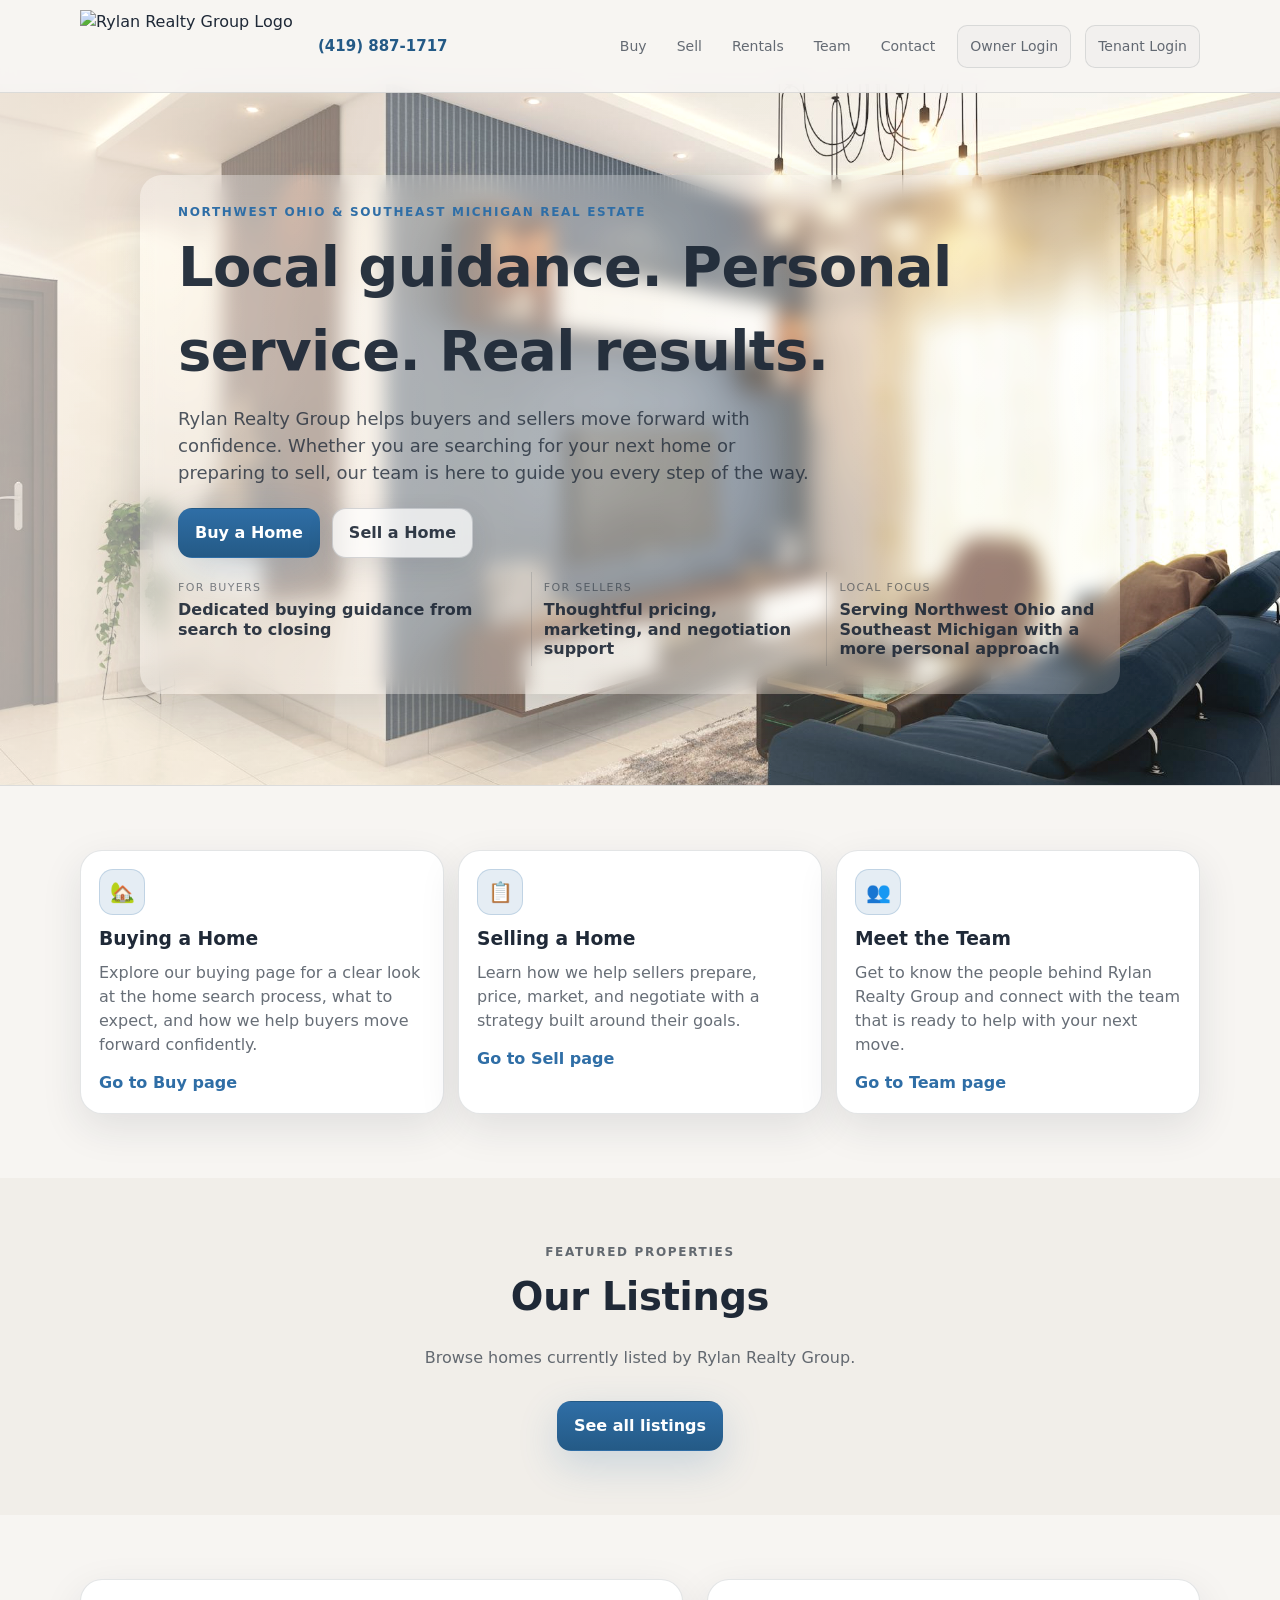
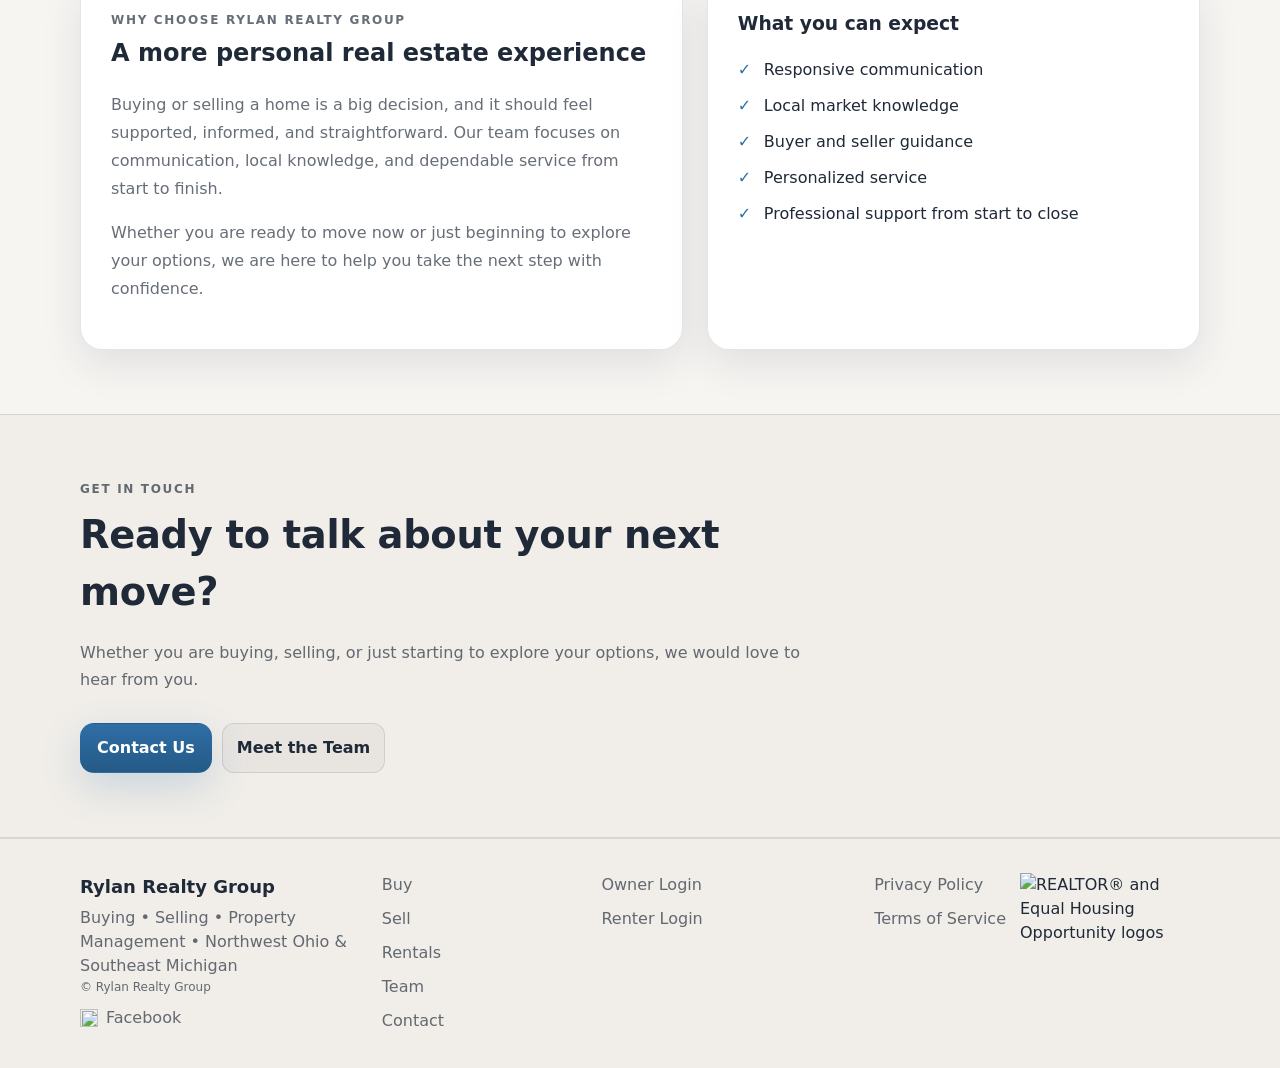
==== index.html @ 3c2ace7b "Update index.html" ====
<!DOCTYPE html>
<html lang="en">
<head>
  <meta charset="UTF-8" />
  <meta name="viewport" content="width=device-width, initial-scale=1" />
  <title>Rylan Realty Group</title>
  <meta
  name="description"
  content="Rylan Realty Group helps buyers and sellers across Northwest Ohio and Southeast Michigan with trusted local real estate service."
/>
  <link rel="stylesheet" href="css/styles.css" />
</head>
<body>
  <header class="site-header">
		<div class="container header-inner">
      <a class="brand" href="index.html">
        <img class="brand-logo" src="images/logos/RRG_Logo.png" alt="Rylan Realty Group Logo">
        <div class="header-phone">
          <a href="tel:14198871717">(419) 887-1717</a>
        </div>
      </a>

      <button class="nav-toggle" aria-label="Open menu" aria-expanded="false">
        <span></span>
        <span></span>
        <span></span>
      </button>

      <nav class="site-nav" aria-label="Primary navigation">
        <a href="buy.html" class="nav-link">Buy</a>
        <a href="sell.html" class="nav-link">Sell</a>
        <a href="https://rylan.managebuilding.com/Resident/public/rentals" class="nav-link" target="_blank" rel="noopener">Rentals</a>
        <a href="team.html" class="nav-link">Team</a>
        <a href="contact.html" class="nav-link">Contact</a>
        <a href="https://rylan.managebuilding.com/manager/public/authentication/login?ReturnUrl=%2Fmanager" class="nav-link nav-pill" target="_blank" rel="noopener">Owner Login</a>
        <a href="https://rylan.managebuilding.com/Resident/portal/login" class="nav-link nav-pill" target="_blank" rel="noopener">Tenant Login</a>
      </nav>
    </div>
  </header>

  <main>
    <section class="hero">
      <div class="hero-media"></div>

      <div class="container hero-content">
        <p class="eyebrow">Northwest Ohio & Southeast Michigan Real Estate</p>
        <h1 class="hero-title">Local guidance. Personal service. Real results.</h1>
        <p class="hero-subtitle">
          Rylan Realty Group helps buyers and sellers move forward with confidence.
          Whether you are searching for your next home or preparing to sell, our team
          is here to guide you every step of the way.
        </p>

        <div class="hero-actions">
          <a href="buy.html" class="btn btn-primary">Buy a Home</a>
          <a href="sell.html" class="btn btn-ghost">Sell a Home</a>
        </div>

        <div class="hero-highlights">
          <div class="highlight">
            <div class="highlight-kicker">For Buyers</div>
            <div class="highlight-text">Dedicated buying guidance from search to closing</div>
          </div>

          <div class="highlight">
            <div class="highlight-kicker">For Sellers</div>
            <div class="highlight-text">Thoughtful pricing, marketing, and negotiation support</div>
          </div>

          <div class="highlight">
            <div class="highlight-kicker">Local Focus</div>
            <div class="highlight-text">Serving Northwest Ohio and Southeast Michigan with a more personal approach</div>
          </div>
        </div>
      </div>
    </section>

    <section class="section">
      <div class="container">
        <div class="card-grid card-grid-3 mobile-scroll-row">
          <article class="card">
            <div class="card-icon">🏡</div>
            <h3>Buying a Home</h3>
            <p>
              Explore our buying page for a clear look at the home search process,
              what to expect, and how we help buyers move forward confidently.
            </p>
            <a href="buy.html" class="card-link">Go to Buy page</a>
          </article>

          <article class="card">
            <div class="card-icon">📋</div>
            <h3>Selling a Home</h3>
            <p>
              Learn how we help sellers prepare, price, market, and negotiate with
              a strategy built around their goals.
            </p>
            <a href="sell.html" class="card-link">Go to Sell page</a>
          </article>

          <article class="card">
            <div class="card-icon">👥</div>
            <h3>Meet the Team</h3>
            <p>
              Get to know the people behind Rylan Realty Group and connect with the
              team that is ready to help with your next move.
            </p>
            <a href="team.html" class="card-link">Go to Team page</a>
          </article>
        </div>
      </div>
    </section>

     <section class="our-listings section" id="listings">
    <div class="container">
      <div class="section-heading listings-heading">
        <p class="eyebrow">Featured Properties</p>
        <h2>Our Listings</h2>
        <p class="section-intro">
          Browse homes currently listed by Rylan Realty Group.
        </p>
      </div>

      <div class="idx-listings-shell">
        <script charset="UTF-8"
          type="text/javascript"
          id="idxwidgetsrc-145863"
          src="//rylanrealtygroup.idxbroker.com/idx/widgets/145863">
        </script>
      </div>

      <div class="center">
        <a class="btn btn-primary"
          href="https://rylanrealtygroup.idxbroker.com/i/our-listings"
          target="_blank" rel="noopener">
          See all listings
        </a>
      </div>
    </div>
  </section>

    <section class="section">
      <div class="container">
        <div class="split-section">
          <div class="split-card">
            <p class="eyebrow">Why Choose Rylan Realty Group</p>
            <h2>A more personal real estate experience</h2>
            <p>
              Buying or selling a home is a big decision, and it should feel supported,
              informed, and straightforward. Our team focuses on communication, local
              knowledge, and dependable service from start to finish.
            </p>
            <p>
              Whether you are ready to move now or just beginning to explore your options,
              we are here to help you take the next step with confidence.
            </p>
          </div>

          <div class="split-card">
            <h3>What you can expect</h3>
            <ul class="check-list">
              <li>Responsive communication</li>
              <li>Local market knowledge</li>
              <li>Buyer and seller guidance</li>
              <li>Personalized service</li>
              <li>Professional support from start to close</li>
            </ul>
          </div>
        </div>
      </div>
    </section>

    <section class="section section-alt">
      <div class="container">
        <div class="section-heading">
          <p class="eyebrow">Get in Touch</p>
          <h2>Ready to talk about your next move?</h2>
          <p>
            Whether you are buying, selling, or just starting to explore your options,
            we would love to hear from you.
          </p>
        </div>

        <!--<div class="contact-card"> -->
          <div class="contact-actions">
            <a href="contact.html" class="btn btn-primary">Contact Us</a>
            <a href="team.html" class="btn btn-small">Meet the Team</a>
          </div>
        <!-- </div> -->
      </div>
    </section>
  </main>

   <footer class="site-footer">
    <div class="container footer-grid">
      <div>
        <div class="footer-brand">Rylan Realty Group</div>
        <div class="muted">Buying • Selling • Property Management • Northwest Ohio & Southeast Michigan</div>
        <div class="muted tiny">© <span id="year"></span> Rylan Realty Group</div>

        <a class="footer-social" href="https://www.facebook.com/rylanrealty" target="_blank" rel="noopener" aria-label="Visit us on Facebook">
          <img class="fb-icon" src="images/logos/fbook.png" alt="" aria-hidden="true">Facebook</a>
      </div>

      <div class="footer-links">
        <a href="buy.html">Buy</a>
        <a href="sell.html">Sell</a>
        <a href="https://rylan.managebuilding.com/Resident/public/rentals" target="_blank" rel="noopener">Rentals</a>
        <a href="team.html">Team</a>
        <a href="contact.html">Contact</a>
      </div>

      <div class="footer-links">
        <a href="https://rylan.managebuilding.com/manager/public/authentication/login?ReturnUrl=%2Fmanager" target="_blank" rel="noopener">Owner Login</a>
        <a href="https://rylan.managebuilding.com/Resident/portal/login" target="_blank" rel="noopener">Renter Login</a>
      </div>

      <div class="footer-links footer-legal">
        <a href="/privacy-policy.html">Privacy Policy</a>
        <a href="/terms.html">Terms of Service</a>
      </div>

      <div class="footer-logos">
        <img src="images/logos/realtor_equalhousing_logo.png" alt="REALTOR® and Equal Housing Opportunity logos">
      </div>
    </div>
  </footer>


  <script src="js/script.js"></script>
</body>
</html>
---- css/styles.css ----
:root {
  --bg: #F7F5F2;
  --surface: #FFFFFF;
  --surface-2: #F1EEE9;
  --text: #1F2937;
  --muted: rgba(31, 41, 55, 0.68);
  --line: rgba(31, 41, 55, 0.12);

  --accent: #2F6EA6;
  --accent-2: #245A86;

  --shadow: 0 14px 40px rgba(31, 41, 55, 0.10);
  --radius: 16px;
  --radius-lg: 22px;
}

* {
  box-sizing: border-box;
}

html,
body {
  height: 100%;
}

body {
  margin: 0;
  font-family: system-ui, -apple-system, Segoe UI, Roboto, Arial, sans-serif;
  background: var(--bg);
  color: var(--text);
  line-height: 1.5;
  padding-top: 84px;
}

img {
  max-width: 100%;
  display: block;
}

a {
  color: inherit;
  text-decoration: none;
}

.container {
  width: min(1120px, calc(100% - 40px));
  margin: 0 auto;
}

.center {
  display: flex;
  justify-content: center;
  margin-top: 18px;
}

.muted {
  color: var(--muted);
}

.tiny {
  font-size: 12px;
}

/* =========================
   Header
========================= */
.site-header {
  position: fixed;
  top: 0;
  left: 0;
  right: 0;
  z-index: 1500;
  background: rgba(247, 245, 242, 0.92);
  backdrop-filter: blur(10px);
  border-bottom: 1px solid var(--line);
}

.header-inner {
  display: flex;
  align-items: center;
  justify-content: space-between;
  gap: 18px;
  padding: 10px 0;
}

.brand {
  display: flex;
  flex-direction: column;
  align-items: flex-start;
  gap: 6px;
  min-width: 220px;
  flex: 0 0 auto;
}

.brand-logo {
  height: 72px;
  width: auto;
  max-width: 100%;
  object-fit: contain;
}

.header-phone {
  font-size: 15px;
  font-weight: 800;
  line-height: 1.1;
}

.header-phone a {
  color: var(--accent-2);
  text-decoration: none;
  white-space: nowrap;
}

.header-phone a:hover {
  text-decoration: underline;
}

.site-nav {
  margin-left: auto;
  display: flex;
  align-items: center;
  justify-content: flex-end;
  gap: 14px;
  flex: 1 1 auto;
}

.nav-link {
  font-size: 14px;
  color: var(--muted);
  padding: 10px 8px;
  border-radius: 10px;
  transition: background 140ms ease, color 140ms ease, border-color 140ms ease;
  white-space: nowrap;
}

.nav-link:hover {
  background: rgba(31, 41, 55, 0.06);
  color: var(--text);
}

.nav-link.is-active {
  color: var(--text);
  background: rgba(31, 41, 55, 0.06);
}

.nav-pill {
  border: 1px solid var(--line);
  padding: 10px 12px;
  background: rgba(31, 41, 55, 0.02);
}

.nav-pill:hover {
  border-color: rgba(31, 41, 55, 0.18);
}

.nav-toggle {
  display: none;
  width: 42px;
  height: 42px;
  border: none;
  border-radius: 10px;
  background: rgba(31, 41, 55, 0.06);
  cursor: pointer;
  align-items: center;
  justify-content: center;
  flex-direction: column;
  gap: 4px;
  transition: background 0.15s ease;
  flex: 0 0 auto;
}

.nav-toggle:hover {
  background: rgba(31, 41, 55, 0.10);
}

.nav-toggle span {
  width: 18px;
  height: 2px;
  background: var(--text);
  border-radius: 2px;
  display: block;
  transition: transform 0.25s ease, opacity 0.2s ease;
}

.nav-toggle.active span:nth-child(1) {
  transform: translateY(6px) rotate(45deg);
}

.nav-toggle.active span:nth-child(2) {
  opacity: 0;
}

.nav-toggle.active span:nth-child(3) {
  transform: translateY(-6px) rotate(-45deg);
}

/* =========================
   Hero - Home
========================= */
.hero {
  position: relative;
  min-height: 78vh;
  display: grid;
  place-items: center;
  overflow: hidden;
  border-bottom: 1px solid var(--line);
}

.hero-media {
  position: absolute;
  inset: 0;
  background:
    linear-gradient(
      90deg,
      rgba(247, 245, 242, 0.65) 0%,
      rgba(247, 245, 242, 0.35) 40%,
      rgba(247, 245, 242, 0.12) 75%,
      rgba(247, 245, 242, 0.06) 100%
    ),
    url("../images/misc/hero-home.jpg");
  background-size: cover;
  background-position: center;
  transform: scale(1.02);
  filter: saturate(1) contrast(1.06);
}

.hero-content {
  position: relative;
  width: min(980px, 100%);
  padding: 72px 0;
}

.hero-content::before {
  content: "";
  position: absolute;
  left: -10px;
  top: 44px;
  bottom: 44px;
  width: min(980px, 92vw);
  border-radius: 22px;
  background: linear-gradient(
    90deg,
    rgba(255, 255, 255, 0.32) 0%,
    rgba(255, 255, 255, 0.25) 55%,
    rgba(255, 255, 255, 0.18) 100%
  );
  box-shadow: 0 18px 44px rgba(31, 41, 55, 0.14);
  backdrop-filter: blur(10px);
  z-index: 0;
}

.hero-content > * {
  position: relative;
  z-index: 1;
  padding-left: 28px;
  padding-right: 18px;
}

.hero-title {
  margin: 0 0 12px;
  letter-spacing: -0.6px;
  font-size: clamp(34px, 4.4vw, 56px);
  color: rgba(31, 41, 55, 0.95);
}

.hero-subtitle {
  margin: 0 0 22px;
  color: rgba(31, 41, 55, 0.78);
  font-size: 18px;
  max-width: 60ch;
}

.hero-actions {
  display: flex;
  gap: 12px;
  flex-wrap: wrap;
  margin-bottom: 14px;
}

.hero-highlights {
  display: grid;
  grid-template-columns: 1.2fr 1fr 1fr;
  gap: 10px;
  margin-top: 10px;
  padding-left: 28px;
  padding-right: 18px;
}

.highlight {
  padding: 8px 0;
  border-left: 1px solid rgba(31, 41, 55, 0.14);
  padding-left: 12px;
}

.hero-highlights .highlight:first-child {
  border-left: none;
  padding-left: 0;
}

.highlight-kicker {
  font-size: 11px;
  color: rgba(31, 41, 55, 0.55);
  text-transform: uppercase;
  letter-spacing: 0.12em;
  margin-bottom: 4px;
}

.highlight-text {
  font-weight: 800;
  color: rgba(31, 41, 55, 0.92);
  line-height: 1.2;
  white-space: normal;
  word-break: break-word;
}

/* =========================
   Sections
========================= */
.section {
  padding: 64px 0;
}

.section-alt {
  background: var(--surface-2);
  border-top: 1px solid var(--line);
  border-bottom: 1px solid var(--line);
}

.section-head,
.section-heading {
  display: grid;
  gap: 6px;
  margin-bottom: 22px;
}

.section-head h2,
.section-heading h2 {
  margin: 0;
  font-size: 28px;
  letter-spacing: -0.3px;
}

.section-head p,
.section-heading p {
  margin: 0;
  color: var(--muted);
}

.eyebrow {
  margin: 0 0 4px;
  font-size: 12px;
  font-weight: 800;
  letter-spacing: 0.14em;
  text-transform: uppercase;
  color: var(--accent);
}

/* =========================
   Buttons
========================= */
.btn {
  display: inline-flex;
  align-items: center;
  justify-content: center;
  gap: 10px;
  padding: 12px 16px;
  border-radius: 14px;
  border: 1px solid transparent;
  font-weight: 650;
  cursor: pointer;
  transition: transform 140ms ease, background 140ms ease, border-color 140ms ease;
}

.btn:hover {
  transform: translateY(-1px);
}

.btn-primary {
  background: linear-gradient(180deg, var(--accent), var(--accent-2));
  color: #fff;
  box-shadow: 0 14px 40px rgba(47, 110, 166, 0.20);
}

.btn-ghost {
  background: rgba(255, 255, 255, 0.72);
  border: 1px solid rgba(31, 41, 55, 0.18);
  color: rgba(31, 41, 55, 0.92);
  box-shadow: 0 10px 28px rgba(31, 41, 55, 0.10);
  backdrop-filter: blur(6px);
}

.btn-ghost:hover {
  background: rgba(255, 255, 255, 0.86);
  border-color: rgba(31, 41, 55, 0.22);
}

.btn-small {
  padding: 10px 14px;
  border-radius: 12px;
  background: rgba(31, 41, 55, 0.04);
  border: 1px solid var(--line);
  color: var(--text);
}

.btn-small:hover {
  background: rgba(31, 41, 55, 0.06);
}

.btn-icon img {
  width: 18px;
  height: 18px;
}

/* =========================
   Common Surfaces
========================= */
.card,
.tile,
.contact-card,
.page-hero-card,
.info-card,
.split-card,
.faq-card,
.cta-card,
.contact-panel,
.team-card-large,
.team-row,
.testimonial {
  background: var(--surface);
  border: 1px solid var(--line);
  box-shadow: var(--shadow);
  border-radius: var(--radius-lg);
}

.card,
.contact-card {
  padding: 18px;
}

.tile {
  overflow: hidden;
}

/* =========================
   Standard Cards
========================= */
.card-grid {
  display: grid;
  grid-template-columns: repeat(3, minmax(0, 1fr));
  gap: 14px;
}

.card-grid-3 {
  grid-template-columns: repeat(3, minmax(0, 1fr));
}

.card-icon {
  width: 46px;
  height: 46px;
  display: grid;
  place-items: center;
  border-radius: 14px;
  background: rgba(47, 110, 166, 0.12);
  border: 1px solid rgba(47, 110, 166, 0.20);
  margin-bottom: 10px;
  font-size: 20px;
}

.card h3 {
  margin: 0 0 8px;
}

.card p {
  margin: 0 0 14px;
  color: var(--muted);
}

.card-link {
  color: var(--accent);
  font-weight: 700;
}

/* =========================
   Testimonials
========================= */
.testimonial-grid {
  display: grid;
  grid-template-columns: repeat(3, minmax(0, 1fr));
  gap: 14px;
}

.testimonial {
  padding: 16px;
}

.testimonial-stars {
  font-weight: 800;
  letter-spacing: 1px;
  color: var(--accent);
  margin-bottom: 8px;
}

.testimonial-quote {
  margin: 0 0 12px;
  font-size: 15px;
  color: var(--text);
  line-height: 1.55;
}

.testimonial-meta {
  display: grid;
  gap: 2px;
}

.testimonial-name {
  font-weight: 750;
}

.testimonial-muted {
  color: var(--muted);
  font-size: 13px;
}

.zillow-links {
  display: flex;
  gap: 12px;
  flex-wrap: wrap;
  justify-content: center;
}

/* =========================
   Listings Section
========================= */
.our-listings {
  background: var(--surface-2);
}

.listings-heading {
  text-align: center;
  max-width: 760px;
  margin: 0 auto 2rem;
}

.listings-heading .section-intro {
  color: var(--muted);
}

.idx-listings-shell {
  padding: 0;
  margin: 0;
  background: transparent;
  border: 0;
  box-shadow: none;
}

.our-listings .center {
  margin-top: 22px;
}

/* =========================
   Inner Page Hero
========================= */
.page-hero {
  padding: 72px 0 56px;
  background:
    radial-gradient(circle at top left, rgba(47, 110, 166, 0.10), transparent 38%),
    linear-gradient(180deg, #ffffff 0%, #f7f5f2 100%);
  border-bottom: 1px solid var(--line);
}

.page-hero-inner {
  max-width: 760px;
}

.page-hero-grid {
  display: grid;
  grid-template-columns: 1.5fr 1fr;
  gap: 28px;
  align-items: center;
}

.page-hero-copy h1,
.page-hero h1 {
  margin: 0 0 18px;
  font-size: clamp(2rem, 4vw, 3.3rem);
  line-height: 1.08;
  color: var(--text);
  letter-spacing: -0.5px;
}

.page-intro,
.page-hero p {
  margin: 0;
  max-width: 700px;
  color: var(--muted);
  font-size: 1.05rem;
  line-height: 1.75;
}

.page-hero-card {
  padding: 28px;
}

.page-hero-card h2 {
  margin-top: 0;
  margin-bottom: 12px;
}

/* =========================
   Shared Content Blocks
========================= */
.check-list {
  list-style: none;
  padding: 0;
  margin: 20px 0 0;
}

.check-list li {
  position: relative;
  padding-left: 26px;
  margin-bottom: 12px;
  color: var(--text);
}

.check-list li::before {
  content: "✓";
  position: absolute;
  left: 0;
  top: 0;
  color: var(--accent);
  font-weight: 700;
}

.section-heading {
  max-width: 760px;
  margin-bottom: 30px;
}

.section-heading h2 {
  margin: 0 0 12px;
  font-size: clamp(1.75rem, 3vw, 2.4rem);
}

.section-heading p {
  margin: 0;
  color: var(--muted);
  line-height: 1.7;
}

.info-grid.four-up {
  display: grid;
  grid-template-columns: repeat(4, 1fr);
  gap: 22px;
}

.info-card {
  padding: 26px 22px;
}

.info-number {
  width: 42px;
  height: 42px;
  border-radius: 999px;
  display: inline-flex;
  align-items: center;
  justify-content: center;
  margin-bottom: 14px;
  background: rgba(47, 110, 166, 0.10);
  color: var(--accent);
  font-weight: 700;
}

.info-card h3 {
  margin: 0 0 10px;
}

.info-card p {
  margin: 0;
  color: var(--muted);
  line-height: 1.7;
}

.split-section {
  display: grid;
  grid-template-columns: 1.1fr 0.9fr;
  gap: 24px;
}

.split-card {
  padding: 30px;
}

.split-card h2,
.split-card h3 {
  margin-top: 0;
}

.split-card p {
  color: var(--muted);
  line-height: 1.75;
}

.faq-grid {
  display: grid;
  grid-template-columns: repeat(3, 1fr);
  gap: 22px;
}

.faq-card {
  padding: 24px;
}

.faq-card h3 {
  margin-top: 0;
  margin-bottom: 10px;
}

.faq-card p {
  margin: 0;
  color: var(--muted);
  line-height: 1.7;
}

.cta-section {
  padding: 64px 0;
}

.cta-card {
  padding: 32px 40px;
  display: flex;
  align-items: center;
  justify-content: space-between;
  gap: 20px;

  max-width: 960px;
  margin: 0 auto;
}

.cta-card h2 {
  margin: 0 0 10px;
}

.cta-card p {
  margin: 0;
  color: var(--muted);
  line-height: 1.7;
}

/* =========================
   Team
========================= */
.team-list {
  display: grid;
  gap: 14px;
}

.team-row {
  display: grid;
  grid-template-columns: 140px 1fr;
  gap: 14px;
  overflow: hidden;
}

.team-photo {
  height: 140px;
  background-size: cover;
  background-position: center;
}

.team-info {
  padding: 16px;
  display: grid;
  align-content: center;
  gap: 6px;
}

.team-name {
  margin: 0;
  font-size: 18px;
}

.team-role {
  color: var(--muted);
  font-size: 14px;
}

.team-actions {
  display: flex;
  gap: 10px;
  flex-wrap: wrap;
  margin-top: 8px;
}

/* Team Page */
.team-page-grid {
  display: grid;
  gap: 18px;
}

.team-card-large {
  display: grid;
  grid-template-columns: 280px 1fr;
  gap: 0;
  overflow: hidden;
}

.team-card-photo {
  min-height: 320px;
  background-size: cover;
  background-position: center;
}

.team-card-content {
  padding: 24px;
  display: grid;
  align-content: center;
  gap: 10px;
}

.team-card-name {
  margin: 0;
  font-size: 28px;
  letter-spacing: -0.3px;
}

.team-card-role {
  color: var(--accent);
  font-weight: 700;
}

.team-card-bio {
  color: var(--muted);
  max-width: 65ch;
}

.team-card-actions {
  display: flex;
  gap: 10px;
  flex-wrap: wrap;
  margin-top: 8px;
}

.team-extra-grid {
  display: grid;
  grid-template-columns: repeat(2, minmax(0, 1fr));
  gap: 14px;
  margin-top: 14px;
}

/* =========================
   Contact
========================= */
.contact-grid {
  display: grid;
  grid-template-columns: 1.2fr 0.8fr;
  gap: 14px;
}

label {
  display: grid;
  gap: 6px;
  margin-bottom: 12px;
  color: var(--muted);
}

input,
textarea {
  width: 100%;
  border-radius: 14px;
  border: 1px solid var(--line);
  background: rgba(31, 41, 55, 0.03);
  color: var(--text);
  padding: 12px;
  outline: none;
  font: inherit;
}

input:focus,
textarea:focus {
  border-color: rgba(47, 110, 166, 0.55);
}

.office {
  margin-top: 16px;
  padding-top: 12px;
  border-top: 1px solid var(--line);
}

.office-grid {
  display: grid;
  grid-template-columns: 1fr 1fr;
  gap: 14px;
  margin-top: 12px;
}

.office-mini {
  border: 1px solid var(--line);
  border-radius: 14px;
  padding: 14px;
  background: rgba(31, 41, 55, 0.02);
}

.contact-actions {
  display: flex;
  gap: 10px;
  flex-wrap: wrap;
  margin-top: 14px;
}

/* Contact Page */
.contact-page-grid {
  display: grid;
  grid-template-columns: 1.05fr 0.95fr;
  gap: 18px;
}

.contact-panel {
  padding: 20px;
}

.contact-panel h3 {
  margin-top: 0;
}

.contact-methods {
  display: grid;
  gap: 12px;
  margin-top: 14px;
}

.contact-method {
  padding: 14px;
  border: 1px solid var(--line);
  border-radius: 14px;
  background: rgba(31, 41, 55, 0.02);
}

.contact-method strong {
  display: block;
  margin-bottom: 4px;
}

.hours-list {
  display: grid;
  gap: 8px;
  margin-top: 12px;
}

.contact-form-note {
  margin-top: 10px;
}

/* Office cards with map */
.office-mini.office-with-map {
  display: grid;
  grid-template-columns: 1fr 250px;
  gap: 18px;
  align-items: start;
}

.office-copy {
  display: flex;
  flex-direction: column;
  gap: 6px;
}

.office-map {
  width: 100%;
  height: 160px;
  border: 1px solid var(--line);
  border-radius: 16px;
  overflow: hidden;
  background: rgba(31, 41, 55, 0.03);
}

.office-map iframe {
  width: 100%;
  height: 100%;
  border: 0;
  display: block;
}

/* =========================
   Footer
========================= */
.site-footer {
  padding: 34px 0;
  background: var(--surface-2);
  border-top: 1px solid var(--line);
}

.footer-grid {
  display: grid;
  grid-template-columns: 1.4fr 1fr 1fr 0.9fr 0.7fr;
  gap: 14px;
  align-items: start;
}

.footer-brand {
  font-size: 18px;
  font-weight: 800;
  margin-bottom: 6px;
}

.footer-links {
  display: grid;
  gap: 10px;
  color: var(--muted);
}

.footer-links a:hover {
  color: var(--text);
}

.footer-logos img {
  width: 180px;
  height: auto;
  display: block;
}

.footer-legal {
  justify-self: end;
}

.footer-social {
  display: inline-flex;
  align-items: center;
  gap: 8px;
  margin-top: 10px;
  color: var(--muted);
}

.footer-social:hover {
  color: var(--text);
}

.fb-icon {
  width: 18px;
  height: 18px;
}

/* =========================
   Mobile Swipe Rows
========================= */
.mobile-scroll-row {
  min-width: 0;
}

@media (max-width: 720px) {
  .mobile-scroll-row {
    display: flex !important;
    gap: 14px !important;
    overflow-x: auto;
    overflow-y: hidden;
    padding: 4px 2px 10px;
    scroll-snap-type: x mandatory;
    -webkit-overflow-scrolling: touch;
  }

  .mobile-scroll-row > * {
    flex: 0 0 86%;
    min-width: 86%;
    scroll-snap-align: start;
  }

  .mobile-scroll-row::-webkit-scrollbar {
    height: 8px;
  }

  .mobile-scroll-row::-webkit-scrollbar-thumb {
    background: rgba(31, 41, 55, 0.18);
    border-radius: 999px;
  }

  .mobile-scroll-row .team-row {
    grid-template-columns: 1fr;
  }

  .mobile-scroll-row .team-photo {
    height: 220px;
  }
}

/* =========================
   Responsive
========================= */
@media (max-width: 1000px) {
  .page-hero-grid,
  .split-section,
  .info-grid.four-up,
  .faq-grid {
    grid-template-columns: 1fr 1fr;
  }

  .cta-card {
    flex-direction: column;
    align-items: flex-start;
  }
}

@media (max-width: 980px) {
  .card-grid,
  .card-grid-3,
  .testimonial-grid,
  .office-grid,
  .team-extra-grid,
  .team-card-large,
  .contact-page-grid,
  .contact-grid,
  .footer-grid {
    grid-template-columns: 1fr;
  }

  .footer-legal {
    justify-self: start;
  }
}

@media (max-width: 860px) {
  body {
    padding-top: 96px;
  }

  .header-inner {
    padding: 10px 0;
    gap: 10px;
  }

  .brand {
    min-width: 0;
    max-width: calc(100% - 60px);
    gap: 4px;
  }

  .brand-logo {
    height: 54px;
    max-width: 240px;
  }

  .header-phone {
    font-size: 13px;
    max-width: 100%;
  }

  .header-phone a {
    display: inline-block;
    max-width: 100%;
    overflow: hidden;
    text-overflow: ellipsis;
    white-space: nowrap;
  }

  .nav-toggle {
    display: inline-flex;
  }

  .site-nav {
    position: fixed;
    top: 96px;
    left: 12px;
    right: 12px;
    display: none;
    flex-direction: column;
    gap: 8px;
    padding: 14px;
    border-radius: 18px;
    border: 1px solid var(--line);
    background: rgba(247, 245, 242, 0.98);
    box-shadow: 0 22px 60px rgba(31, 41, 55, 0.18);
    max-height: calc(100vh - 120px);
    overflow: auto;
    z-index: 4000;
  }

  .site-nav.open {
    display: flex;
  }

  .nav-link,
  .nav-pill {
    width: 100%;
    white-space: normal;
  }

  .nav-link {
    padding: 12px;
  }
}

@media (max-width: 720px) {
  .hero-content {
    padding: 36px 0 48px;
  }

  .hero-content::before {
    left: -6px;
    right: -6px;
    width: auto;
    top: 20px;
    bottom: 20px;
    border-radius: 20px;
  }

  .hero-highlights {
    grid-template-columns: 1fr;
    padding-left: 28px;
    padding-right: 18px;
  }

  .highlight {
    border-left: none;
    padding-left: 0;
    padding-top: 10px;
    border-top: 1px solid rgba(31, 41, 55, 0.14);
  }

  .hero-highlights .highlight:first-child {
    border-top: none;
    padding-top: 0;
  }

  .team-card-photo {
    min-height: 260px;
  }

  .team-card-content {
    padding: 18px;
  }

  .office-mini.office-with-map {
    grid-template-columns: 1fr;
  }

  .office-map {
    height: 220px;
  }
}

@media (max-width: 700px) {
  .page-hero,
  .section {
    padding-top: 56px;
    padding-bottom: 40px;
  }

  .page-hero-grid,
  .split-section,
  .info-grid.four-up,
  .faq-grid {
    grid-template-columns: 1fr;
  }

  .page-hero-card,
  .info-card,
  .split-card,
  .faq-card,
  .cta-card {
    padding: 22px;
  }
}

@media (max-width: 640px) {
  .listings-heading {
    margin-bottom: 1.5rem;
  }
}

@media (max-width: 420px) {
  .brand-logo {
    max-width: 210px;
  }
}
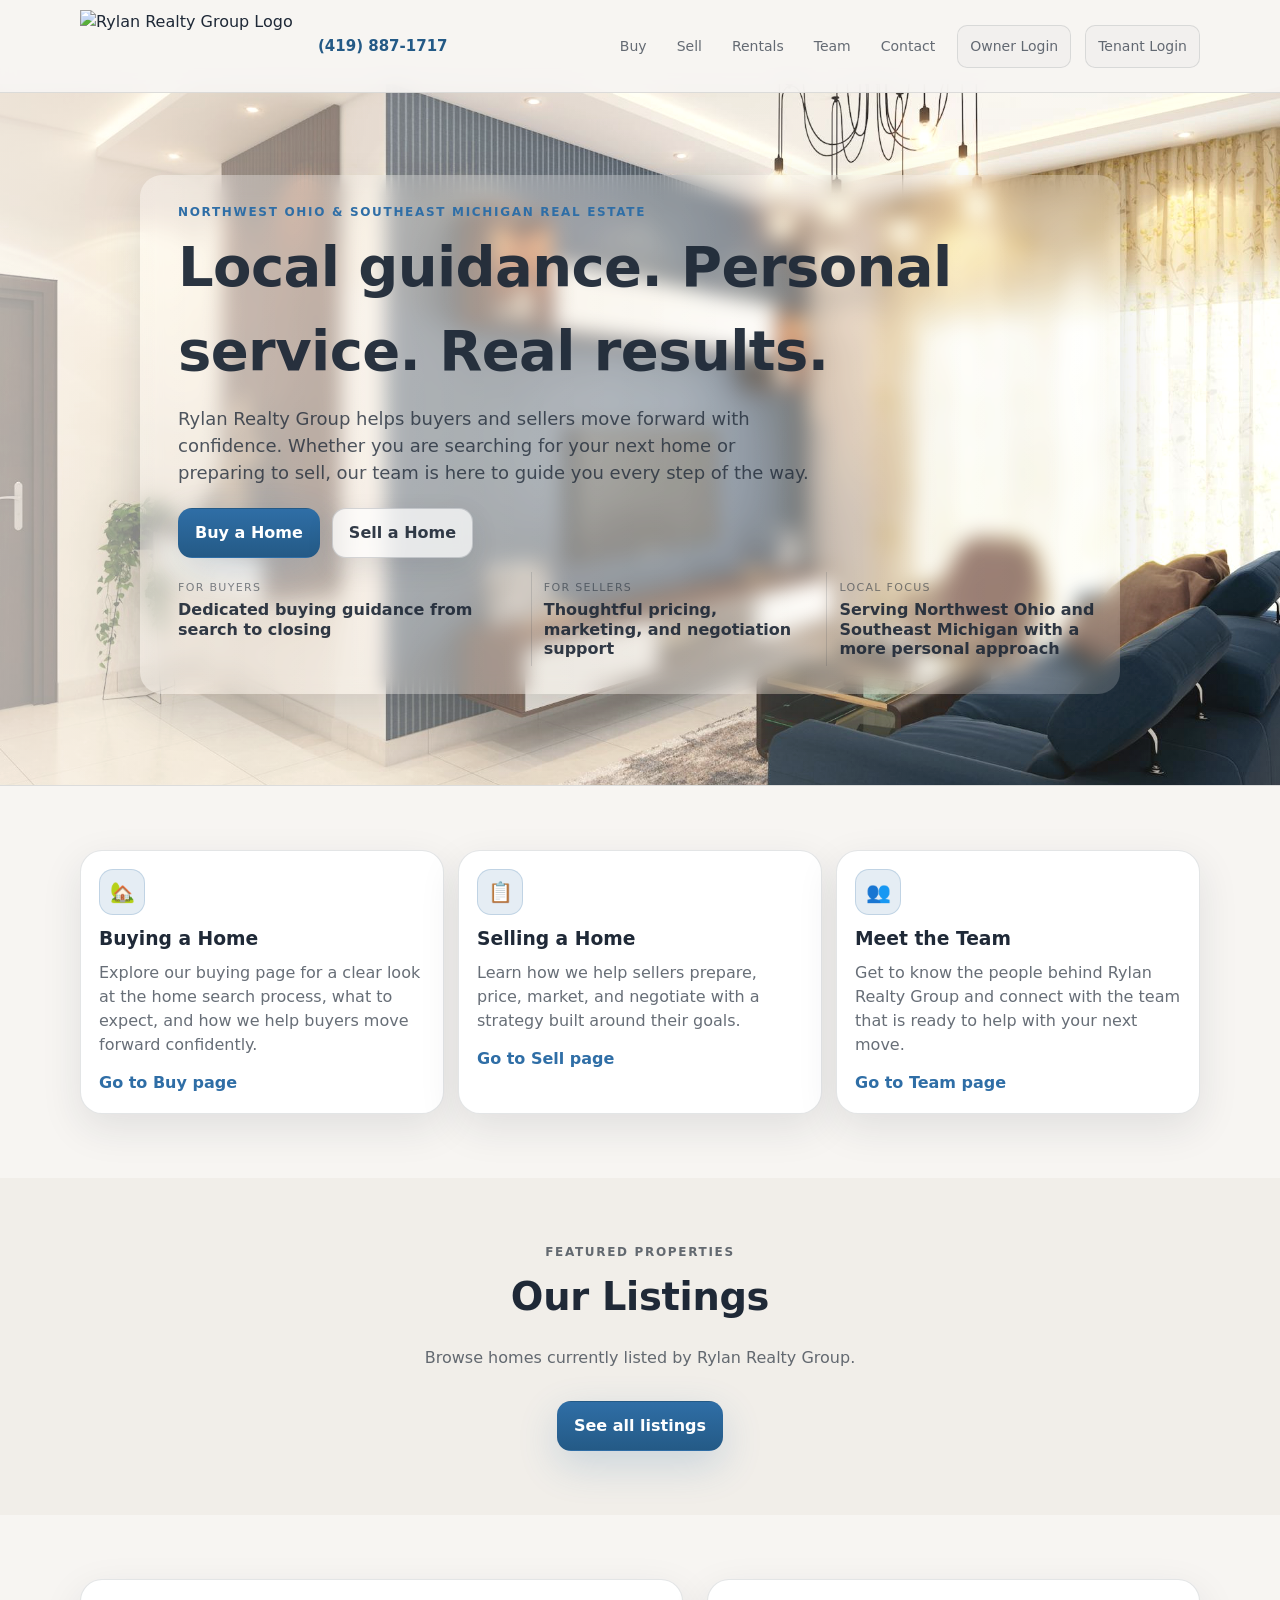
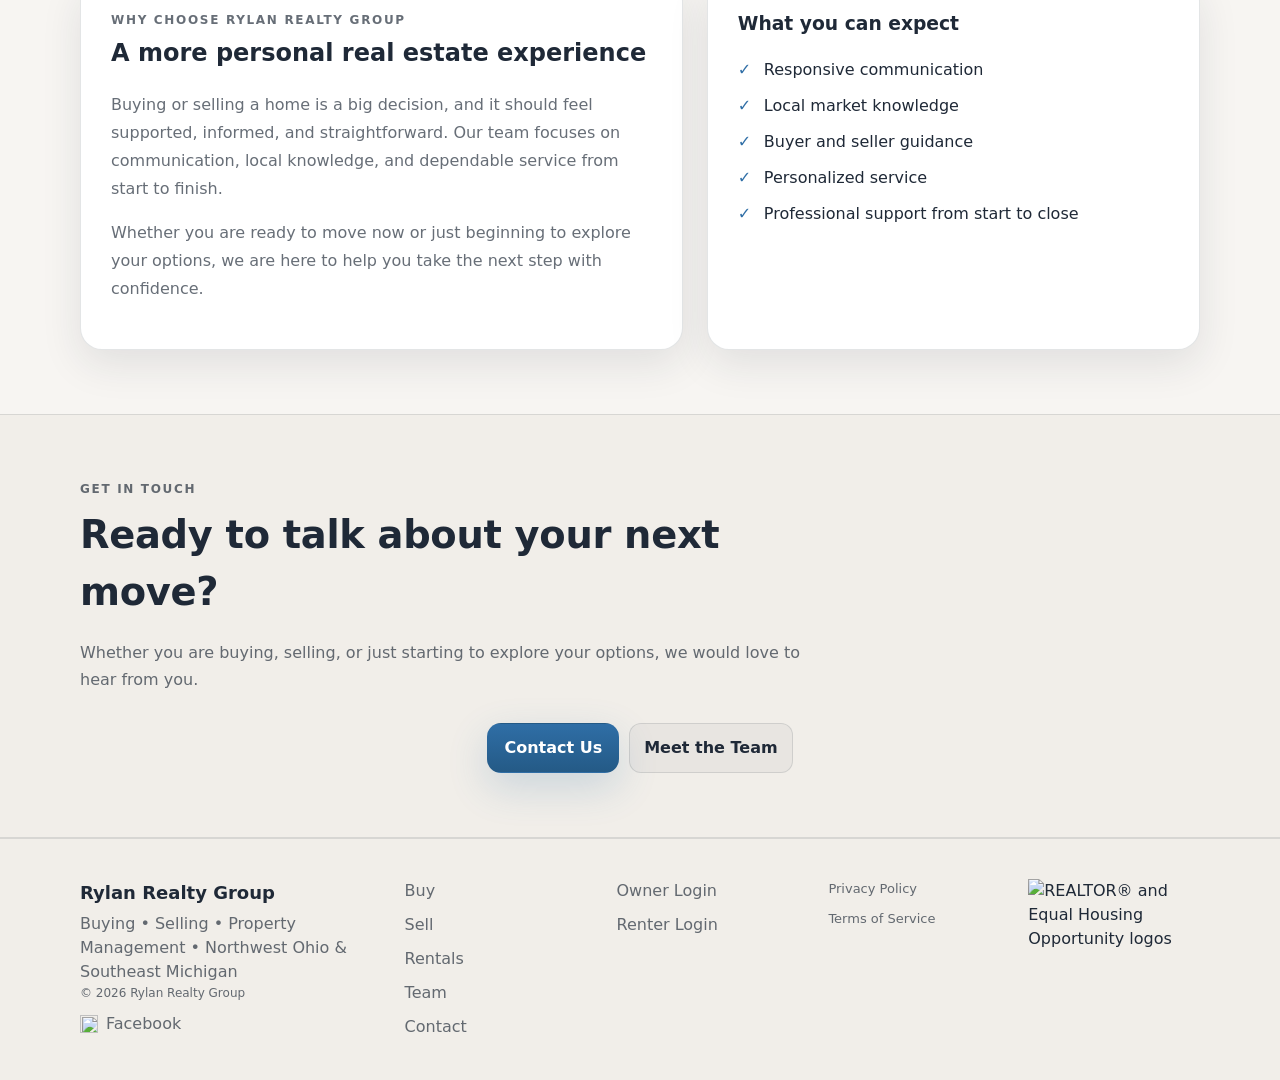
==== commit c5c9c03a: "Update index.html" ====
--- a/index.html
+++ b/index.html
@@ -191,10 +191,10 @@
     </section>
   </main>
 
-   <footer class="site-footer">
+  <footer class="site-footer">
     <div class="container footer-grid">
       <div>
-        <div class="footer-brand">Rylan Realty Group</div>
+        <div class="footer-brand">Rylan Realty Group</div>        
         <div class="muted">Buying • Selling • Property Management • Northwest Ohio & Southeast Michigan</div>
         <div class="muted tiny">© <span id="year"></span> Rylan Realty Group</div>
 
@@ -226,7 +226,6 @@
     </div>
   </footer>
 
-
   <script src="js/script.js"></script>
 </body>
 </html>
--- a/css/styles.css
+++ b/css/styles.css
@@ -731,7 +731,6 @@
   align-items: center;
   justify-content: space-between;
   gap: 20px;
-
   max-width: 960px;
   margin: 0 auto;
 }
@@ -904,7 +903,12 @@
   display: flex;
   gap: 10px;
   flex-wrap: wrap;
+  justify-content: center;
   margin-top: 14px;
+}
+
+.contact-card {
+  text-align: center;
 }
 
 /* Contact Page */
@@ -984,15 +988,15 @@
    Footer
 ========================= */
 .site-footer {
-  padding: 34px 0;
+  padding: 40px 0;
   background: var(--surface-2);
   border-top: 1px solid var(--line);
 }
 
 .footer-grid {
   display: grid;
-  grid-template-columns: 1.4fr 1fr 1fr 0.9fr 0.7fr;
-  gap: 14px;
+  grid-template-columns: 1.6fr 1fr 1fr 0.9fr 0.95fr;
+  gap: 24px;
   align-items: start;
 }
 
@@ -1012,14 +1016,13 @@
   color: var(--text);
 }
 
-.footer-logos img {
-  width: 180px;
-  height: auto;
-  display: block;
-}
-
 .footer-legal {
-  justify-self: end;
+  display: grid;
+  gap: 10px;
+}
+
+.footer-legal a {
+  font-size: 13px;
 }
 
 .footer-social {
@@ -1037,6 +1040,18 @@
 .fb-icon {
   width: 18px;
   height: 18px;
+}
+
+.footer-logos {
+  display: flex;
+  align-items: flex-start;
+  justify-content: center;
+}
+
+.footer-logos img {
+  width: 165px;
+  height: auto;
+  display: block;
 }
 
 /* =========================
@@ -1106,13 +1121,8 @@
   .team-extra-grid,
   .team-card-large,
   .contact-page-grid,
-  .contact-grid,
-  .footer-grid {
+  .contact-grid {
     grid-template-columns: 1fr;
-  }
-
-  .footer-legal {
-    justify-self: start;
   }
 }
 
@@ -1234,6 +1244,33 @@
   .office-map {
     height: 220px;
   }
+
+  .footer-grid {
+    grid-template-columns: 1fr;
+    gap: 26px;
+  }
+
+  .footer-links {
+    grid-template-columns: 1fr 1fr;
+    gap: 12px 20px;
+  }
+
+  .footer-legal {
+    display: flex;
+    justify-content: center;
+    gap: 20px;
+    flex-wrap: wrap;
+    margin-top: 4px;
+  }
+
+  .footer-logos {
+    justify-content: center;
+    margin-top: 6px;
+  }
+
+  .footer-logos img {
+    width: 130px;
+  }
 }
 
 @media (max-width: 700px) {
@@ -1270,3 +1307,43 @@
     max-width: 210px;
   }
 }
+
+.form-status {
+  margin-top: 14px;
+  padding: 12px 14px;
+  border-radius: 14px;
+  font-size: 0.95rem;
+  line-height: 1.5;
+  border: 1px solid transparent;
+  display: none;
+}
+
+.form-status.is-visible {
+  display: block;
+}
+
+.form-status.is-success {
+  background: rgba(22, 101, 52, 0.08);
+  border-color: rgba(22, 101, 52, 0.18);
+  color: #166534;
+}
+
+.form-status.is-error {
+  background: rgba(185, 28, 28, 0.08);
+  border-color: rgba(185, 28, 28, 0.18);
+  color: #b91c1c;
+}
+
+button[disabled] {
+  opacity: 0.7;
+  cursor: not-allowed;
+}
+
+.cf-turnstile {
+  margin: 12px 0 6px;
+}
+
+#contactSubmit[disabled] {
+  opacity: 0.65;
+  cursor: not-allowed;
+}
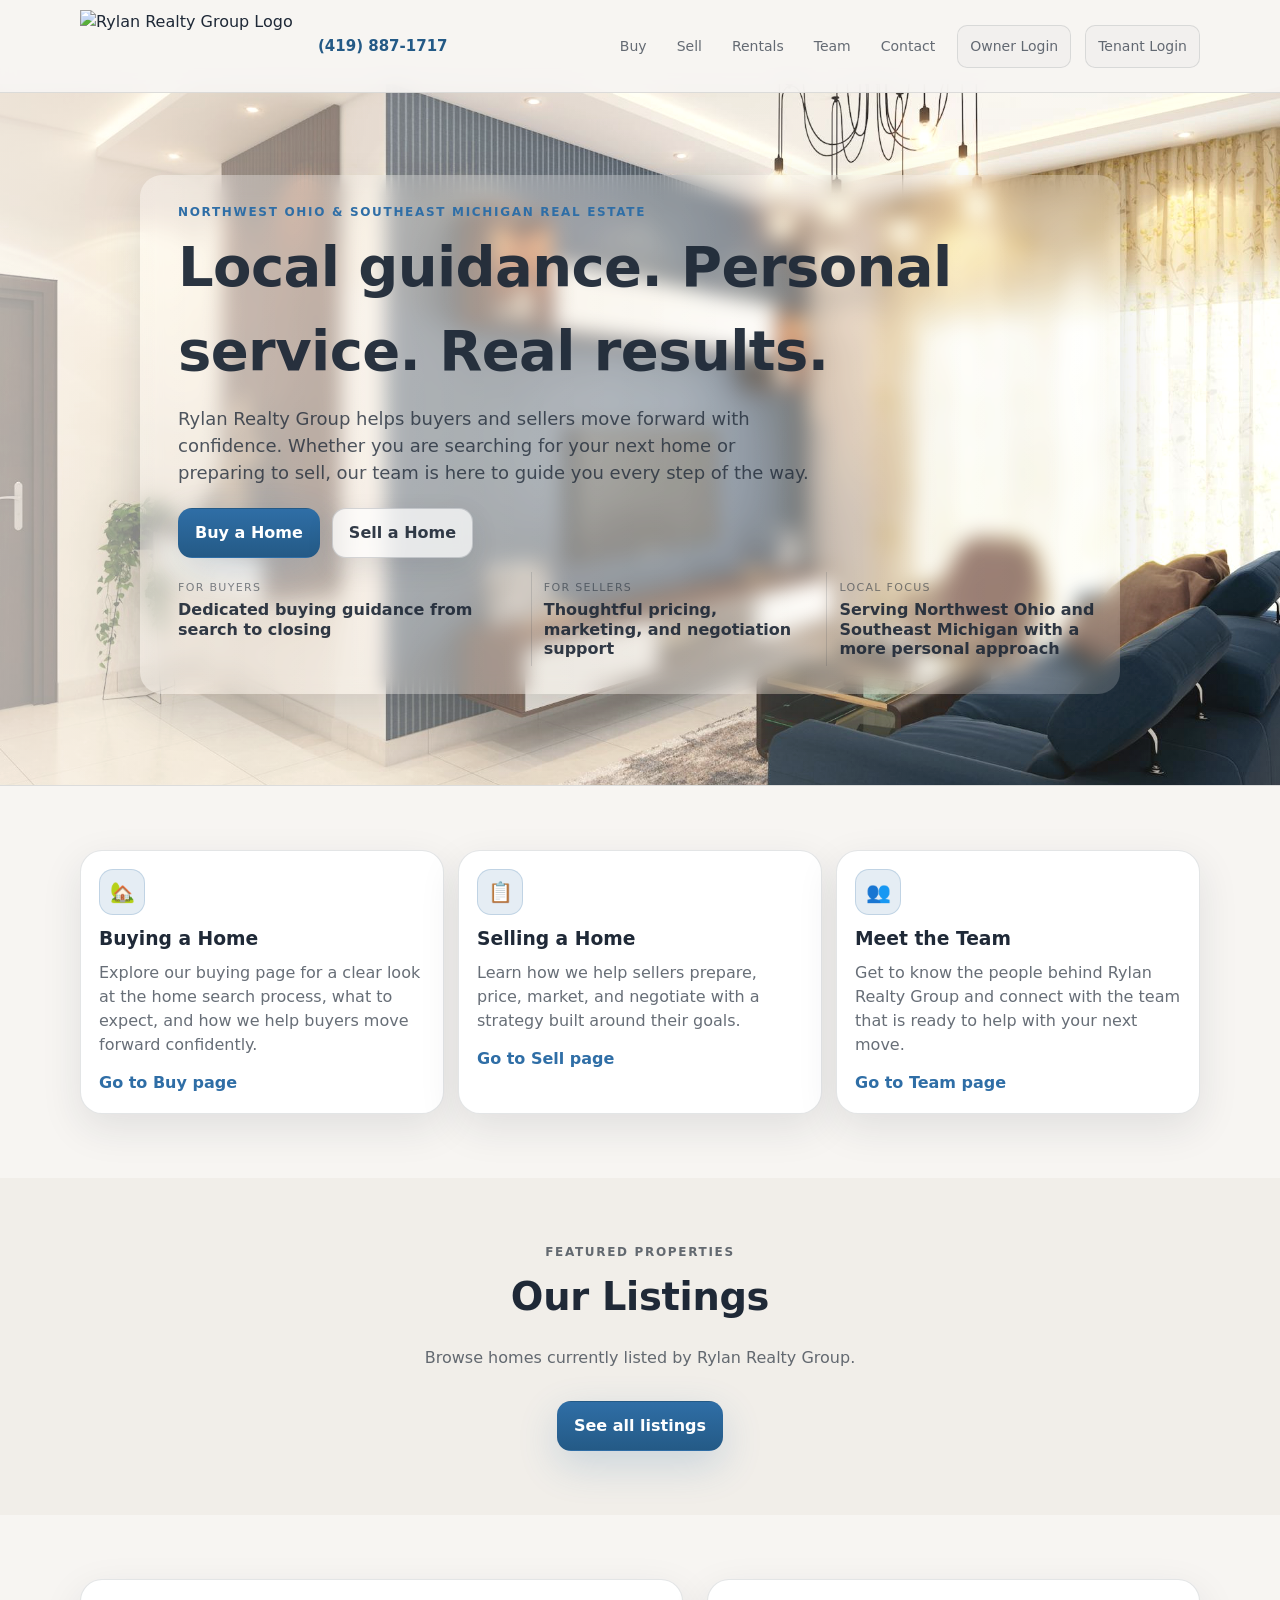
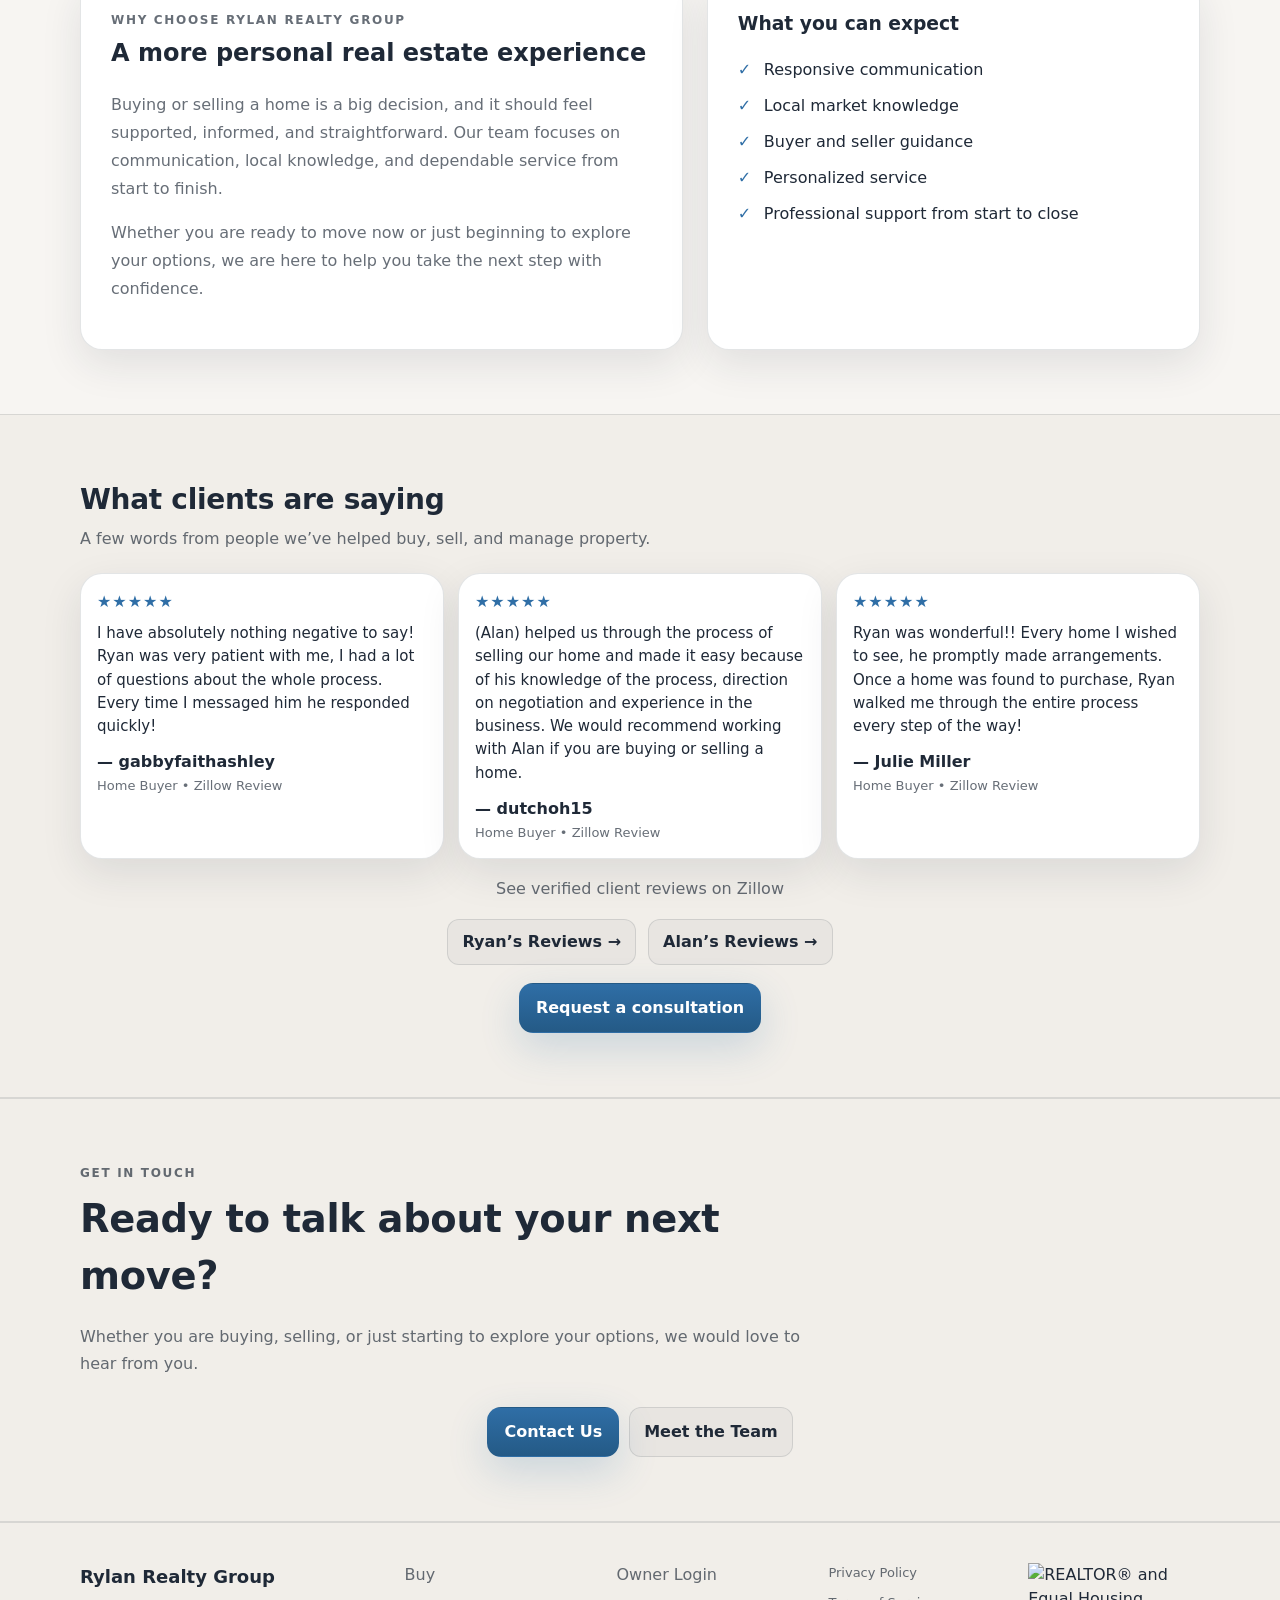
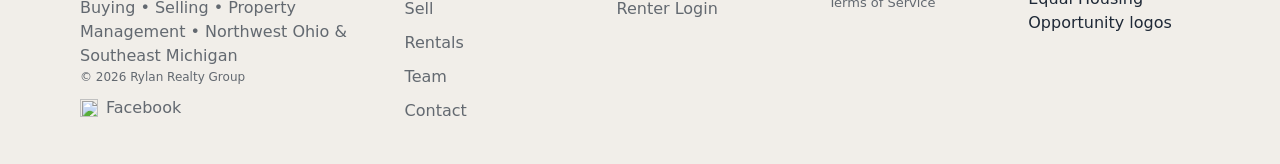
==== commit 6cf09d49: "Update index.html Added Some Reviews" ====
--- a/index.html
+++ b/index.html
@@ -169,6 +169,67 @@
         </div>
       </div>
     </section>
+	  
+  <section class="section section-alt">
+    <div class="container">
+      <div class="section-head">
+        <h2>What clients are saying</h2>
+        <p>A few words from people we’ve helped buy, sell, and manage property.</p>
+      </div>
+
+      <div class="testimonial-grid mobile-scroll-row">
+        <article class="testimonial">
+          <div class="testimonial-stars" aria-label="5 out of 5 stars">★★★★★</div>
+          <p class="testimonial-quote">
+            I have absolutely nothing negative to say! Ryan was very patient with me, I had a lot of questions about the whole process. Every time I messaged him he responded quickly!
+          </p>
+          <div class="testimonial-meta">
+            <div class="testimonial-name">— gabbyfaithashley</div>
+            <div class="testimonial-muted">Home Buyer • Zillow Review</div>
+          </div>
+        </article>
+
+        <article class="testimonial">
+          <div class="testimonial-stars" aria-label="5 out of 5 stars">★★★★★</div>
+          <p class="testimonial-quote">
+            (Alan) helped us through the process of selling our home and made it easy because of his knowledge of the process, direction on negotiation and experience in the business. We would recommend working with Alan if you are buying or selling a home.
+          </p>
+          <div class="testimonial-meta">
+            <div class="testimonial-name">— dutchoh15</div>
+            <div class="testimonial-muted">Home Buyer • Zillow Review</div>
+          </div>
+        </article>
+
+        <article class="testimonial">
+          <div class="testimonial-stars" aria-label="5 out of 5 stars">★★★★★</div>
+          <p class="testimonial-quote">
+            Ryan was wonderful!! Every home I wished to see, he promptly made arrangements. Once a home was found to purchase, Ryan walked me through the entire process every step of the way!
+          </p>
+          <div class="testimonial-meta">
+            <div class="testimonial-name">— Julie Miller</div>
+            <div class="testimonial-muted">Home Buyer • Zillow Review</div>
+          </div>
+        </article>
+      </div>
+
+      <p class="muted center">See verified client reviews on Zillow</p>
+
+      <div class="center">
+        <div class="zillow-links">
+          <a class="btn btn-small" href="https://www.zillow.com/profile/RyanJPhillips" target="_blank" rel="noopener">
+            Ryan’s Reviews →
+          </a>
+          <a class="btn btn-small" href="https://www.zillow.com/profile/Alan-S-Longenecker" target="_blank" rel="noopener">
+            Alan’s Reviews →
+          </a>
+        </div>
+      </div>
+
+      <div class="center">
+        <a class="btn btn-primary" href="#contact">Request a consultation</a>
+      </div>
+    </div>
+  </section>
 
     <section class="section section-alt">
       <div class="container">
@@ -216,8 +277,8 @@
       </div>
 
       <div class="footer-links footer-legal">
-        <a href="/privacy-policy.html">Privacy Policy</a>
-        <a href="/terms.html">Terms of Service</a>
+        <a href="privacy-policy.html">Privacy Policy</a>
+        <a href="terms.html">Terms of Service</a>
       </div>
 
       <div class="footer-logos">
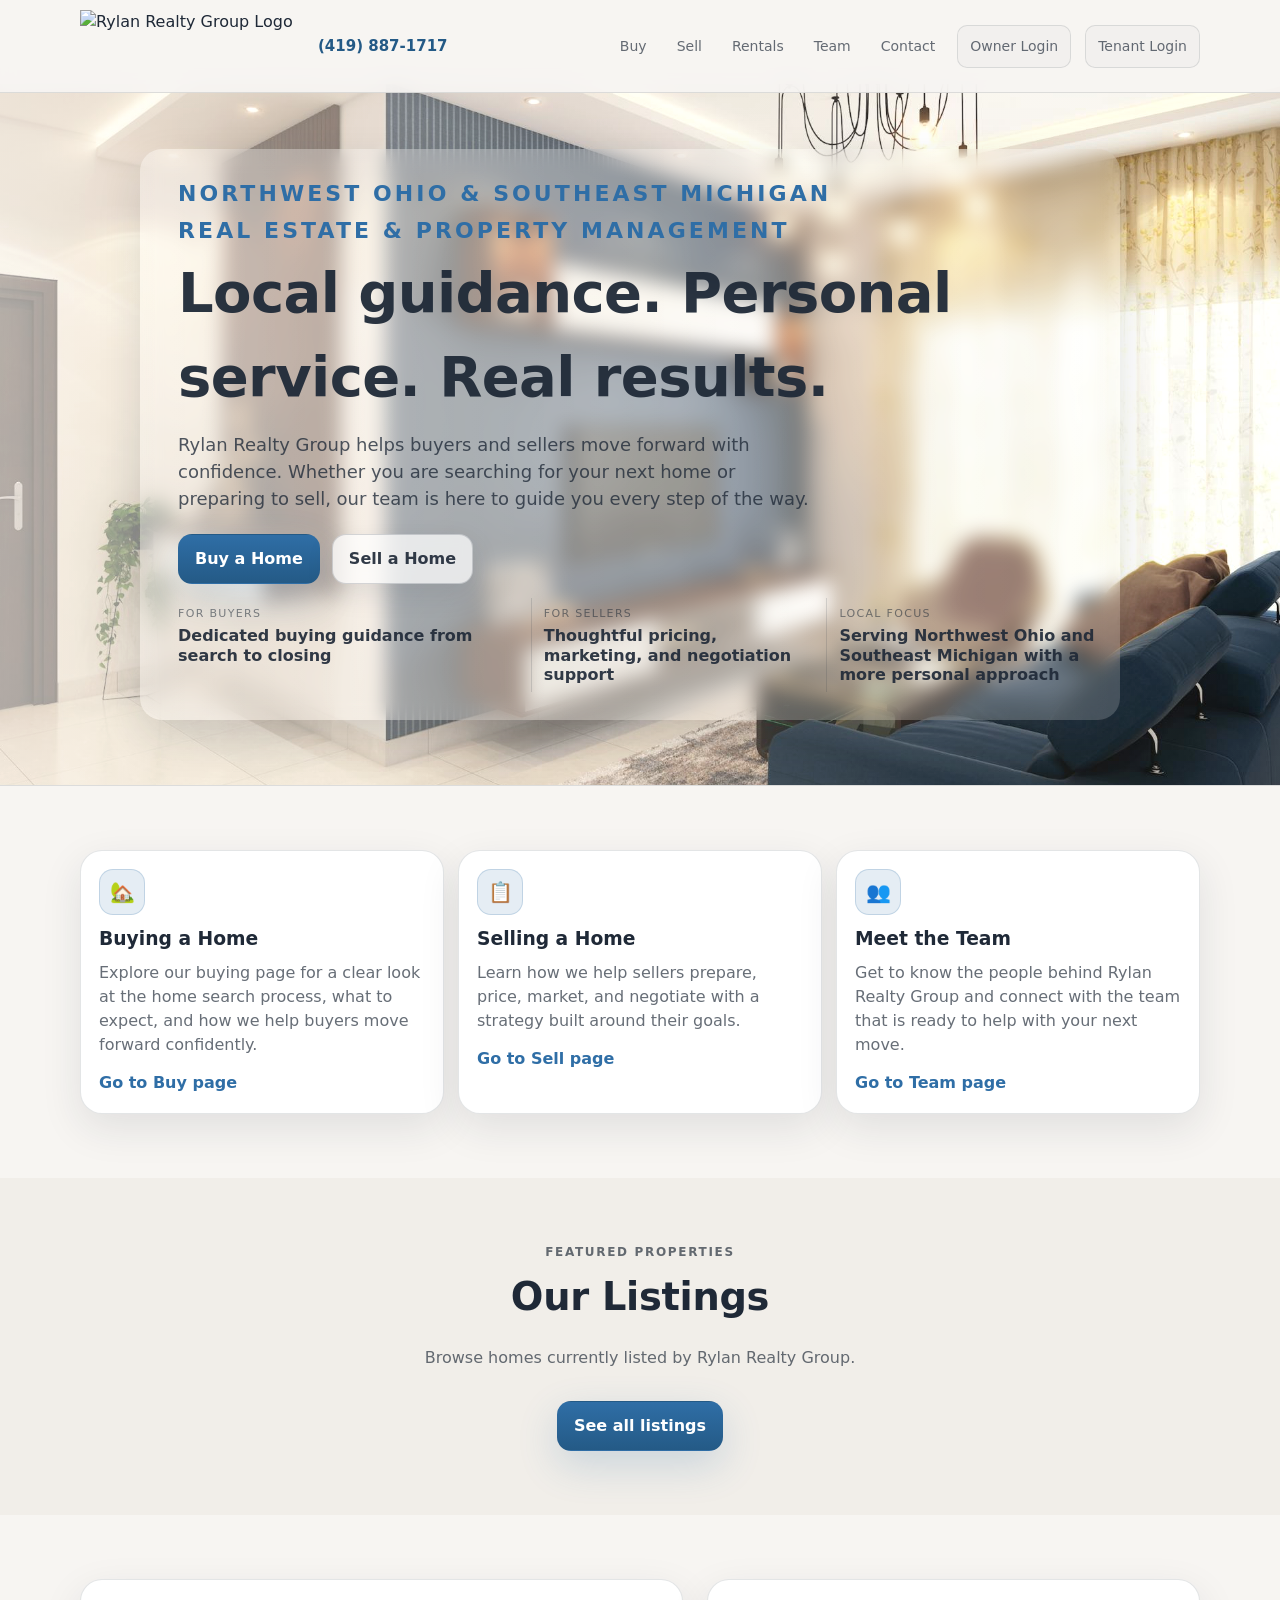
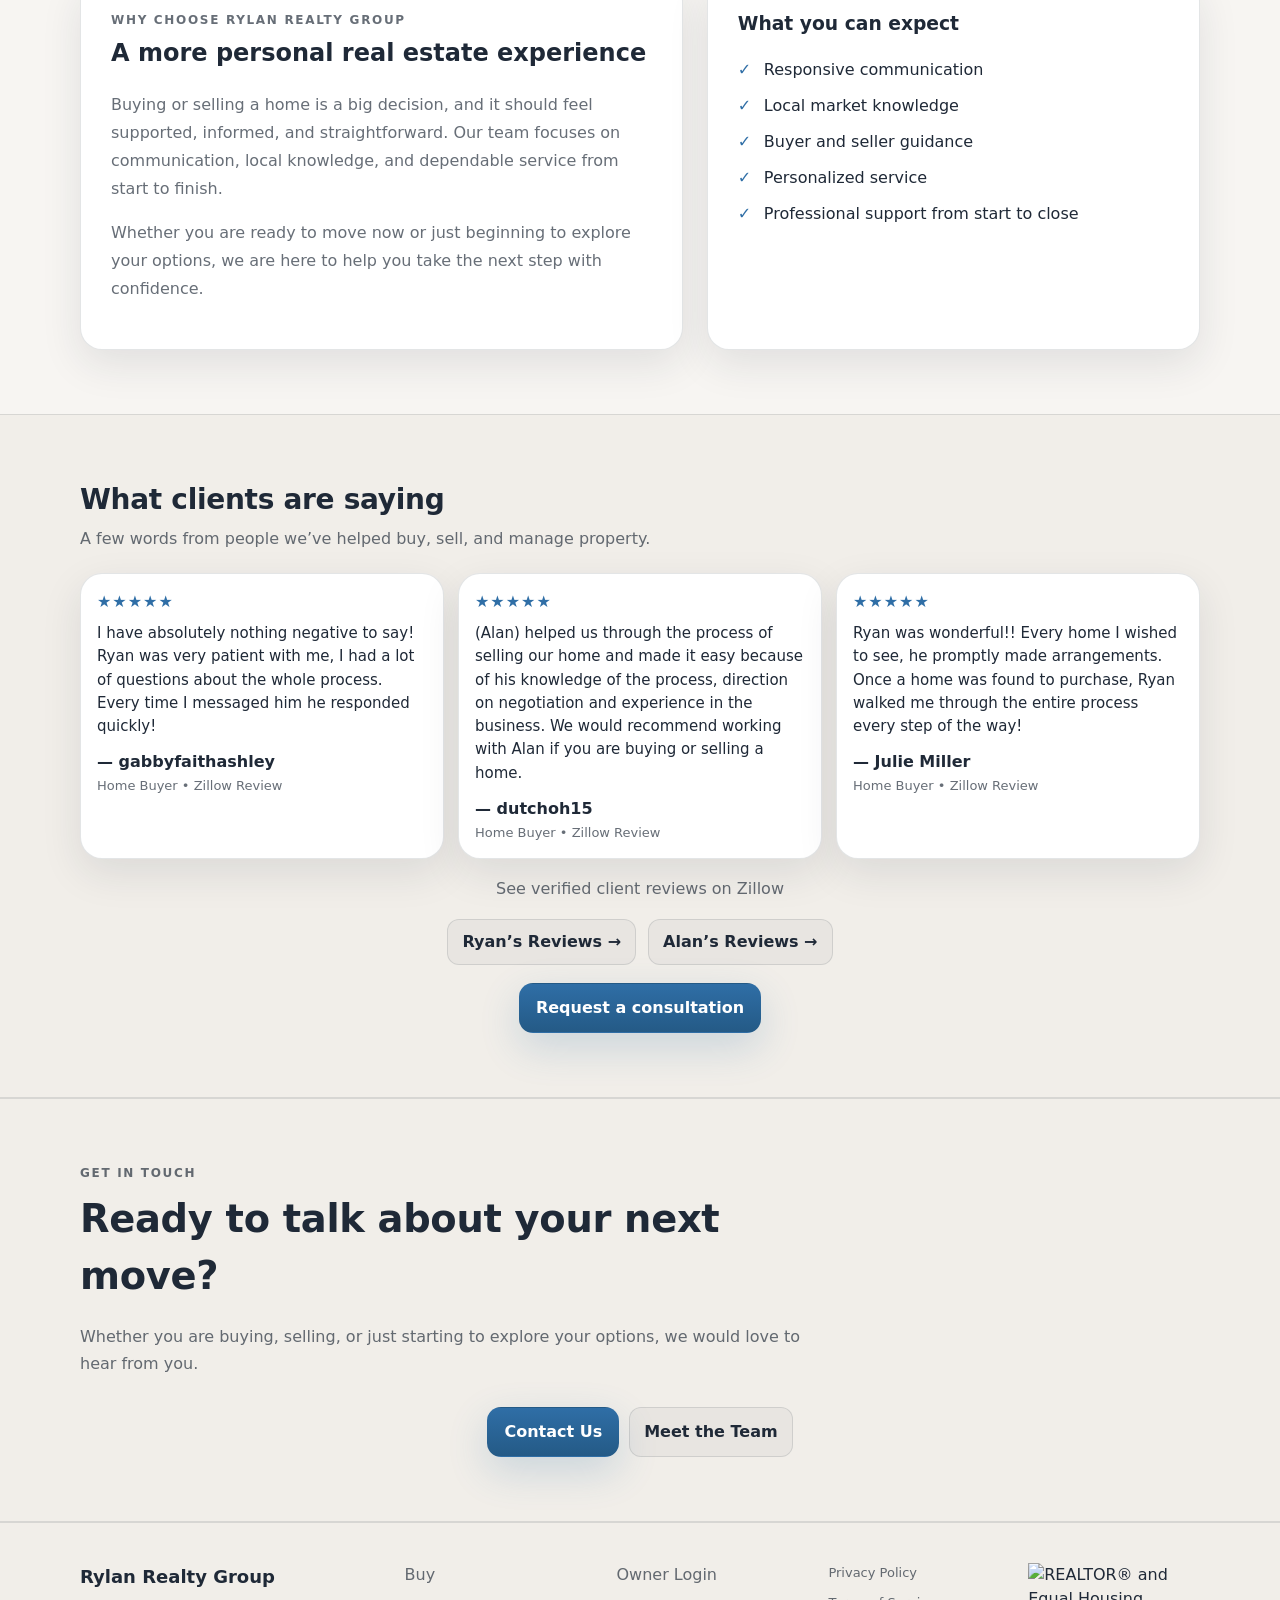
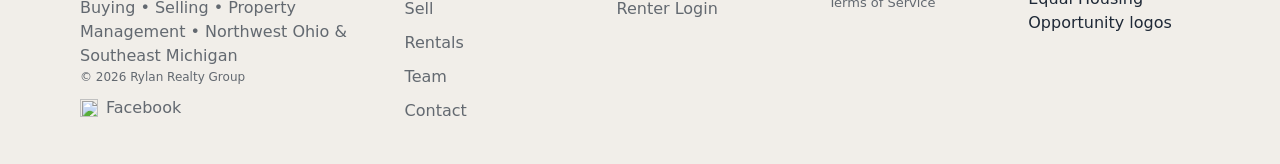
==== commit 603bfead: "Update index.html" ====
--- a/index.html
+++ b/index.html
@@ -43,7 +43,8 @@
       <div class="hero-media"></div>
 
       <div class="container hero-content">
-        <p class="eyebrow">Northwest Ohio & Southeast Michigan Real Estate</p>
+        <p class="eyebrow_header">Northwest Ohio & Southeast Michigan</p>
+        <p class="eyebrow_header">Real Estate & Property Management</p>
         <h1 class="hero-title">Local guidance. Personal service. Real results.</h1>
         <p class="hero-subtitle">
           Rylan Realty Group helps buyers and sellers move forward with confidence.
@@ -226,7 +227,7 @@
       </div>
 
       <div class="center">
-        <a class="btn btn-primary" href="#contact">Request a consultation</a>
+        <a class="btn btn-primary" href="contact.html">Request a consultation</a>
       </div>
     </div>
   </section>
--- a/css/styles.css
+++ b/css/styles.css
@@ -355,6 +355,15 @@
   color: var(--accent);
 }
 
+.eyebrow_header {
+  margin: 0 0 4px;
+  font-size: 22px;
+  font-weight: 800;
+  letter-spacing: 0.14em;
+  text-transform: uppercase;
+  color: var(--accent);
+}
+
 /* =========================
    Buttons
 ========================= */
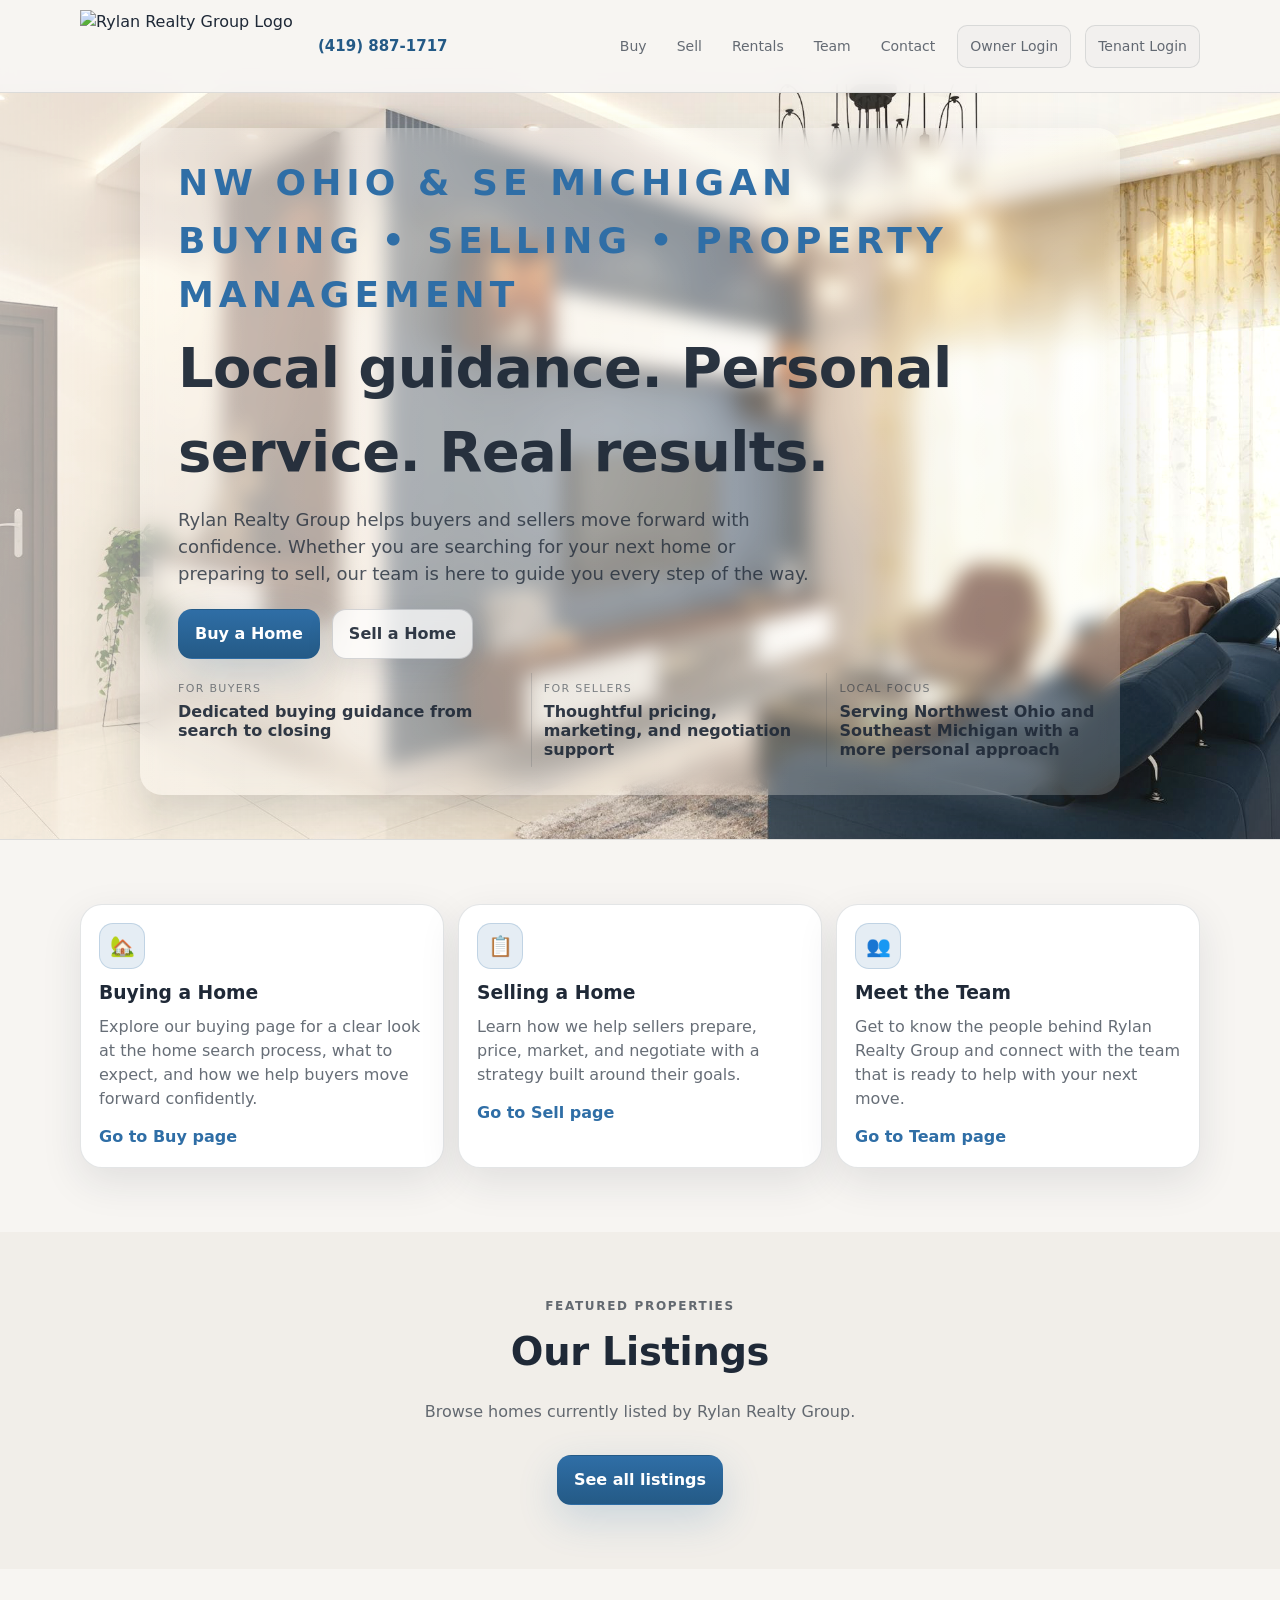
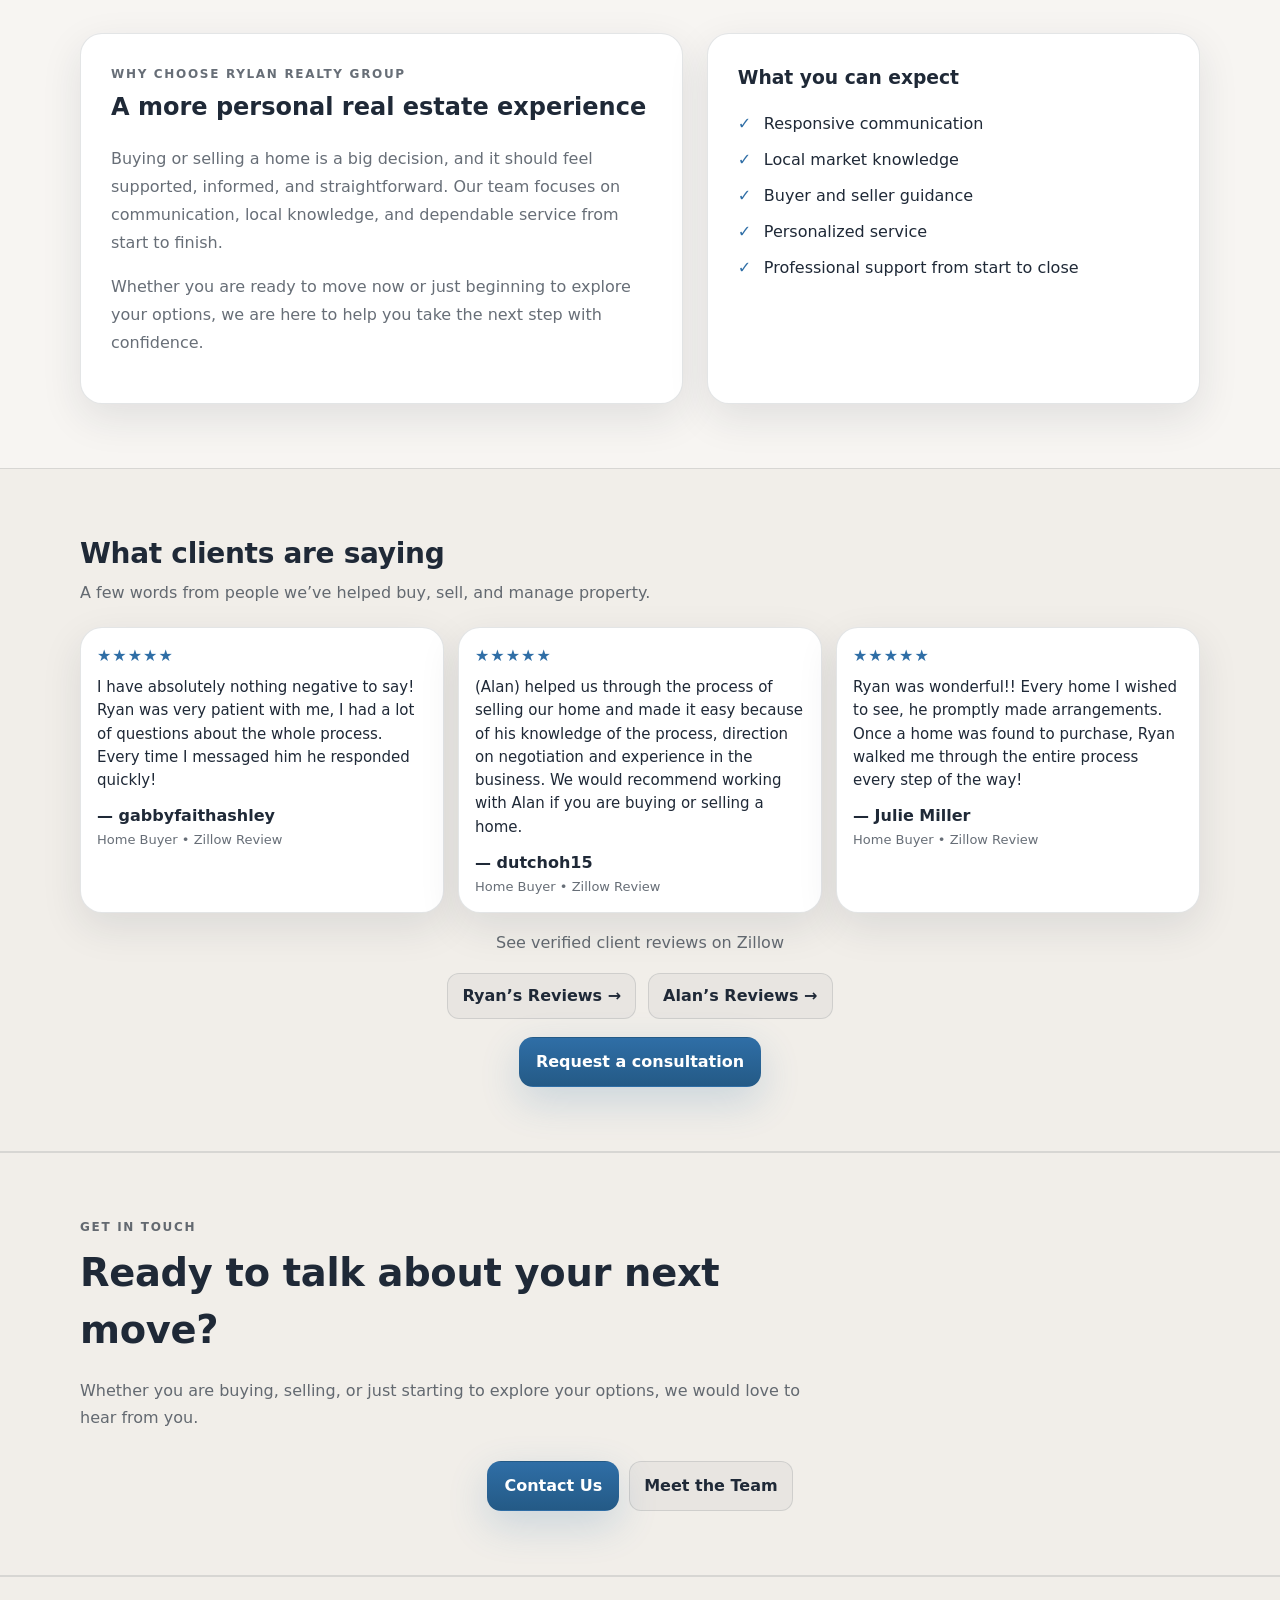
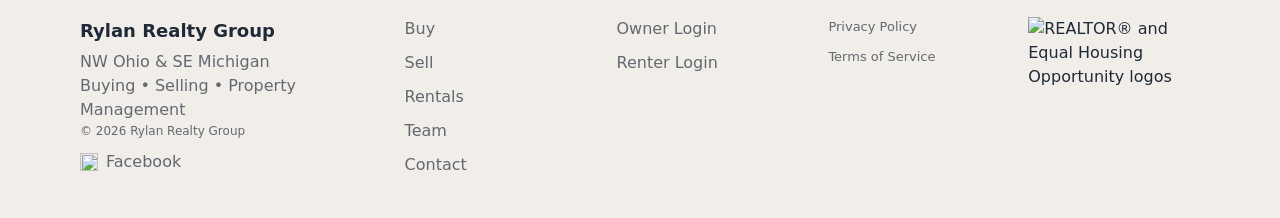
==== commit 39d0505b: "Update index.html" ====
--- a/index.html
+++ b/index.html
@@ -43,8 +43,8 @@
       <div class="hero-media"></div>
 
       <div class="container hero-content">
-        <p class="eyebrow_header">Northwest Ohio & Southeast Michigan</p>
-        <p class="eyebrow_header">Real Estate & Property Management</p>
+        <p class="eyebrow_header">NW Ohio & SE Michigan</p>
+        <p class="eyebrow_header">Buying • Selling • Property Management</p>
         <h1 class="hero-title">Local guidance. Personal service. Real results.</h1>
         <p class="hero-subtitle">
           Rylan Realty Group helps buyers and sellers move forward with confidence.
@@ -257,7 +257,8 @@
     <div class="container footer-grid">
       <div>
         <div class="footer-brand">Rylan Realty Group</div>        
-        <div class="muted">Buying • Selling • Property Management • Northwest Ohio & Southeast Michigan</div>
+        <div class="muted">NW Ohio & SE Michigan</div>
+        <div class="muted">Buying • Selling • Property Management</div>
         <div class="muted tiny">© <span id="year"></span> Rylan Realty Group</div>
 
         <a class="footer-social" href="https://www.facebook.com/rylanrealty" target="_blank" rel="noopener" aria-label="Visit us on Facebook">
--- a/css/styles.css
+++ b/css/styles.css
@@ -357,7 +357,7 @@
 
 .eyebrow_header {
   margin: 0 0 4px;
-  font-size: 22px;
+  font-size: 36px;
   font-weight: 800;
   letter-spacing: 0.14em;
   text-transform: uppercase;
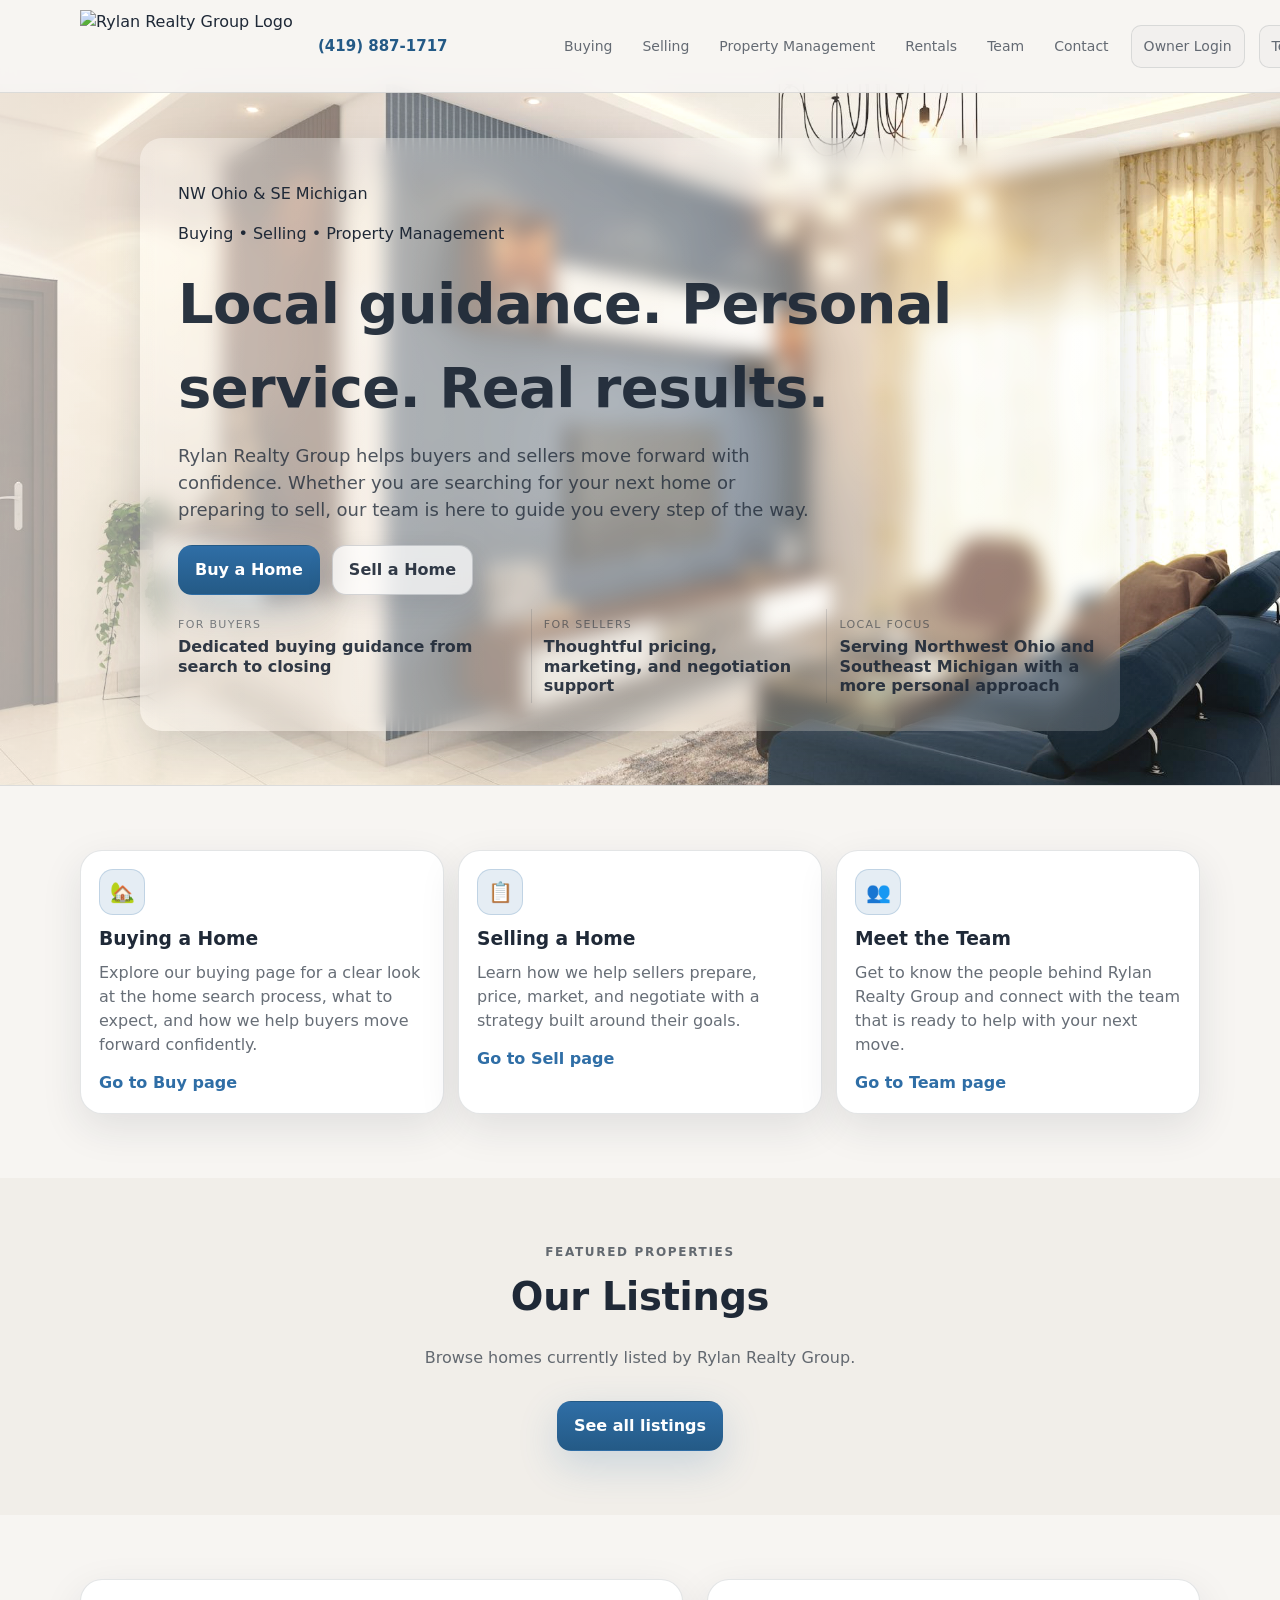
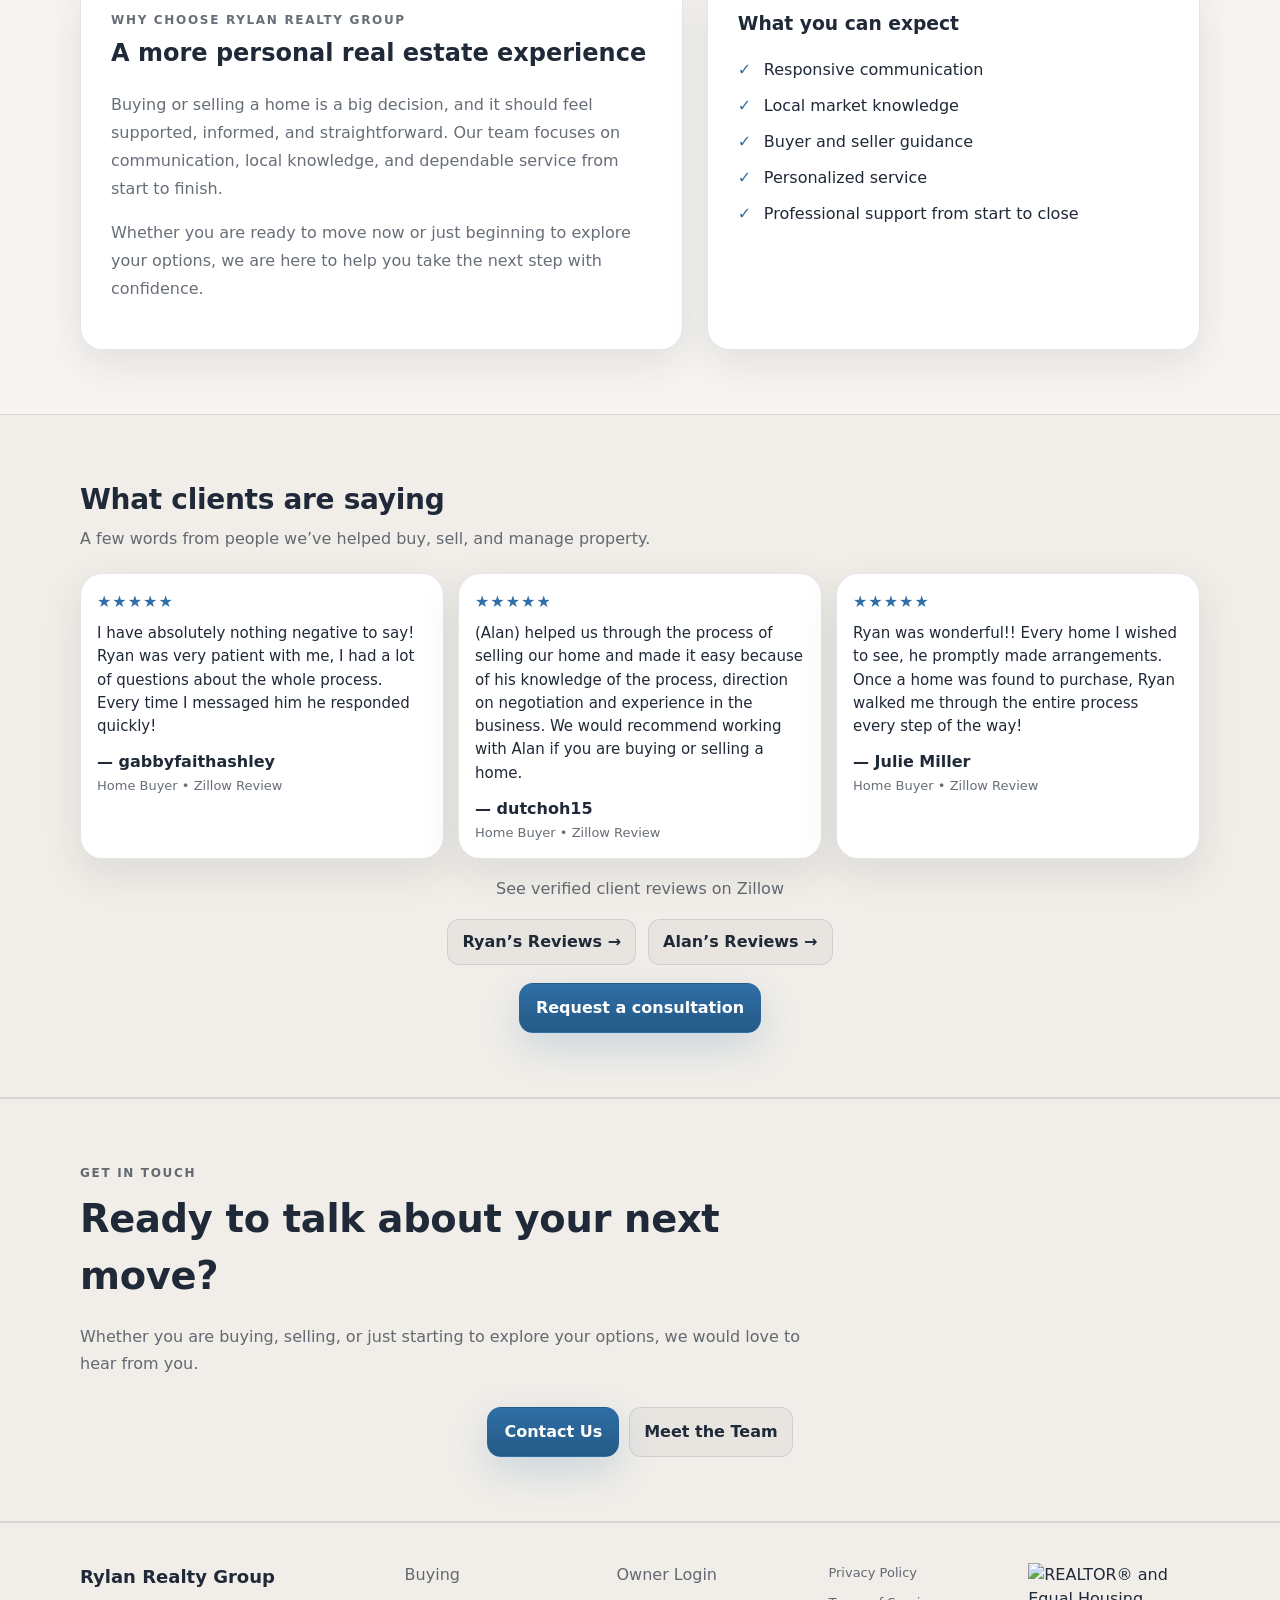
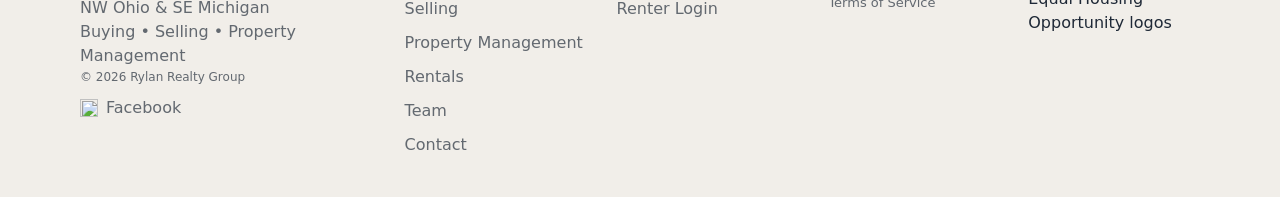
==== commit 64b110b9: "Update index.html" ====
--- a/index.html
+++ b/index.html
@@ -27,8 +27,9 @@
       </button>
 
       <nav class="site-nav" aria-label="Primary navigation">
-        <a href="buy.html" class="nav-link">Buy</a>
-        <a href="sell.html" class="nav-link">Sell</a>
+        <a href="buy.html" class="nav-link">Buying</a>
+        <a href="sell.html" class="nav-link">Selling</a>
+		<a href="property-management.html" class="nav-link">Property Management</a>
         <a href="https://rylan.managebuilding.com/Resident/public/rentals" class="nav-link" target="_blank" rel="noopener">Rentals</a>
         <a href="team.html" class="nav-link">Team</a>
         <a href="contact.html" class="nav-link">Contact</a>
@@ -43,8 +44,8 @@
       <div class="hero-media"></div>
 
       <div class="container hero-content">
-        <p class="eyebrow_header">NW Ohio & SE Michigan</p>
-        <p class="eyebrow_header">Buying • Selling • Property Management</p>
+        <p class="hero-location">NW Ohio &amp; SE Michigan</p>
+		<p class="hero-services">Buying • Selling • Property Management</p>
         <h1 class="hero-title">Local guidance. Personal service. Real results.</h1>
         <p class="hero-subtitle">
           Rylan Realty Group helps buyers and sellers move forward with confidence.
@@ -266,8 +267,9 @@
       </div>
 
       <div class="footer-links">
-        <a href="buy.html">Buy</a>
-        <a href="sell.html">Sell</a>
+        <a href="buy.html">Buying</a>
+        <a href="sell.html">Selling</a>
+		<a href="property-management.html">Property Management</a>
         <a href="https://rylan.managebuilding.com/Resident/public/rentals" target="_blank" rel="noopener">Rentals</a>
         <a href="team.html">Team</a>
         <a href="contact.html">Contact</a>
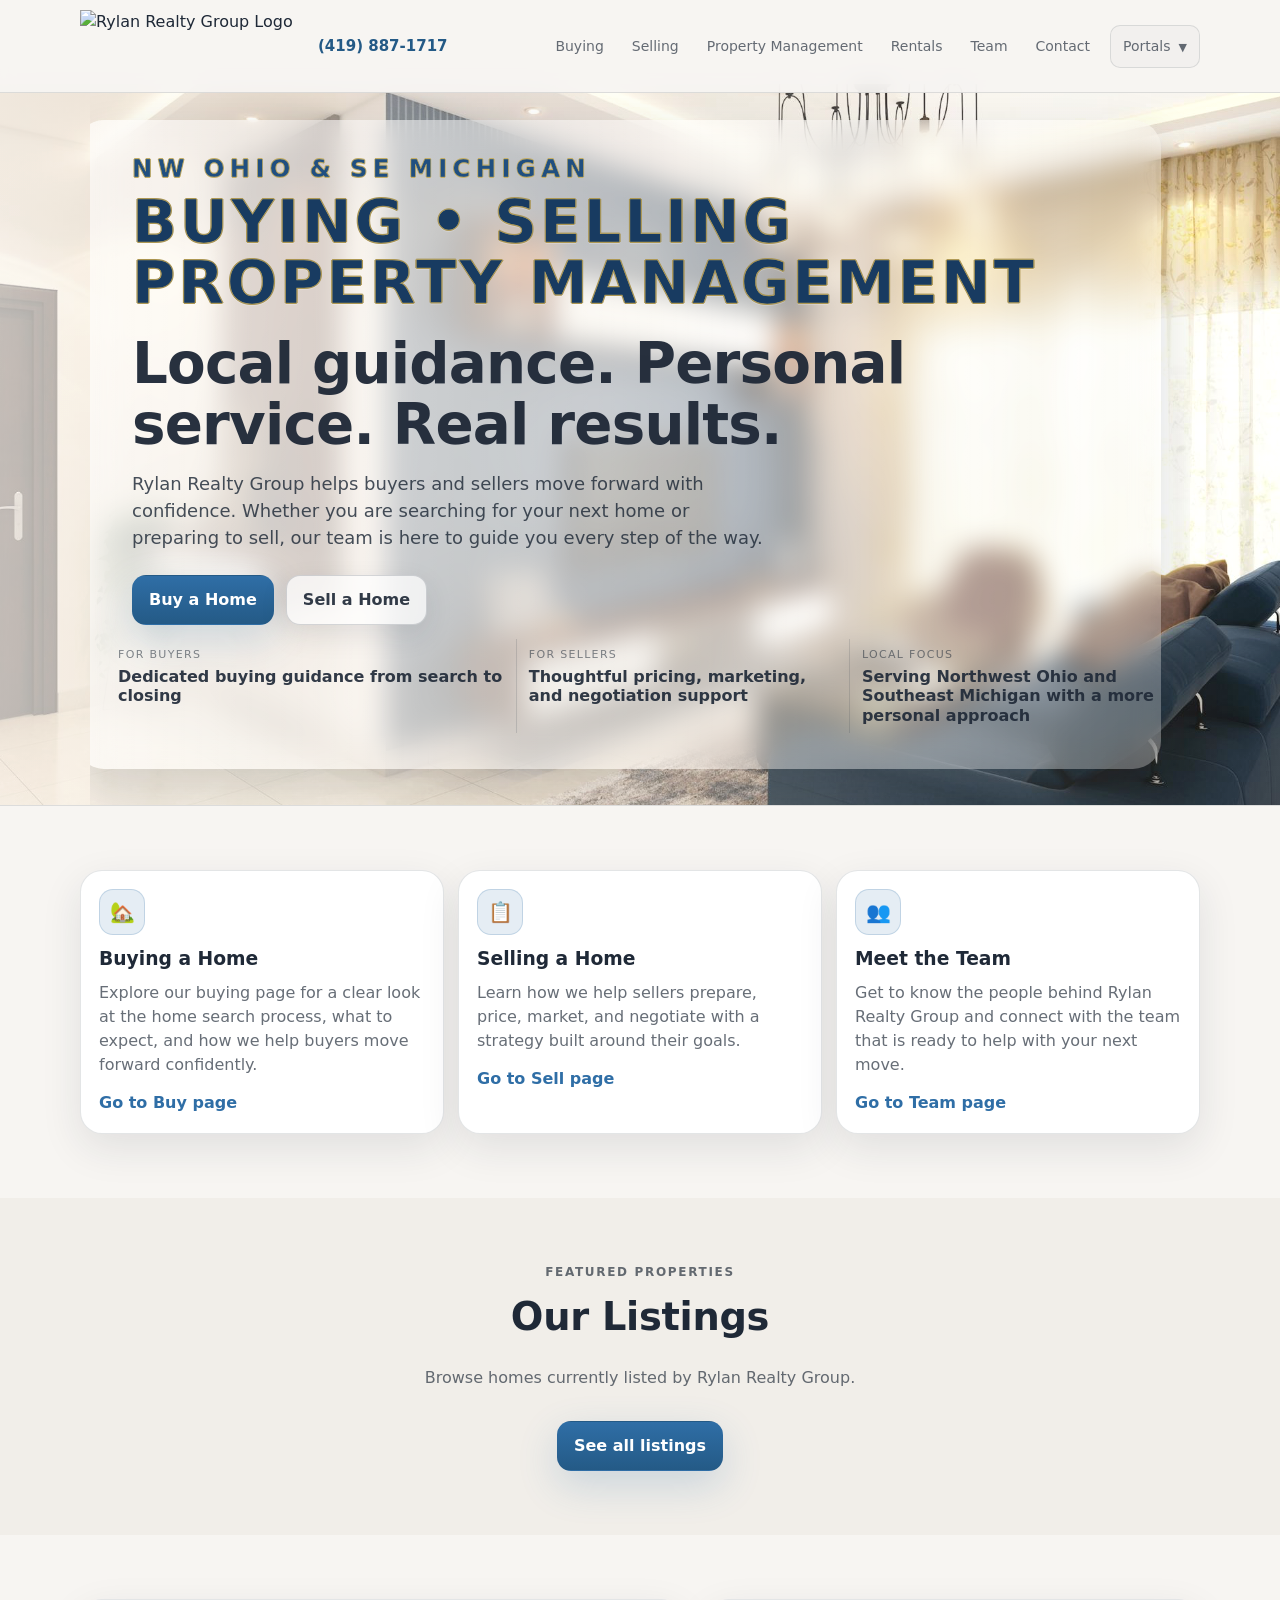
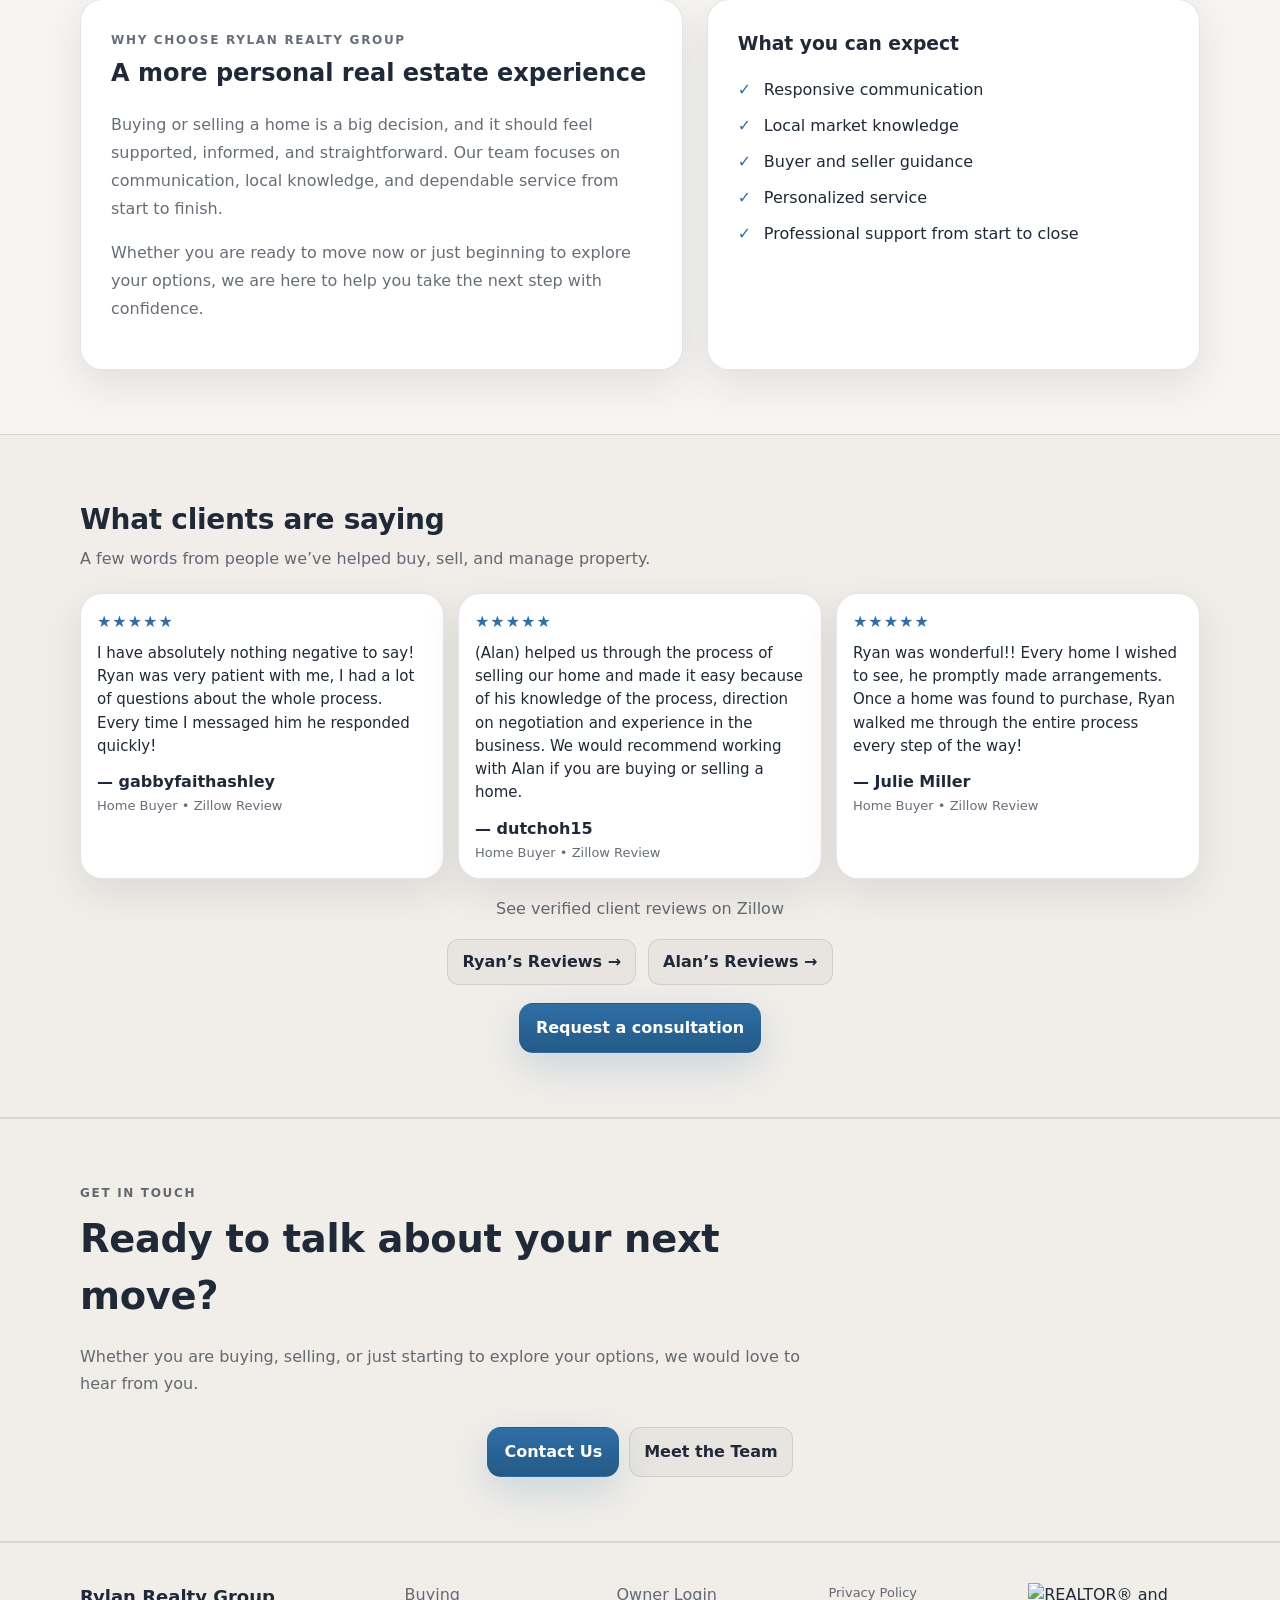
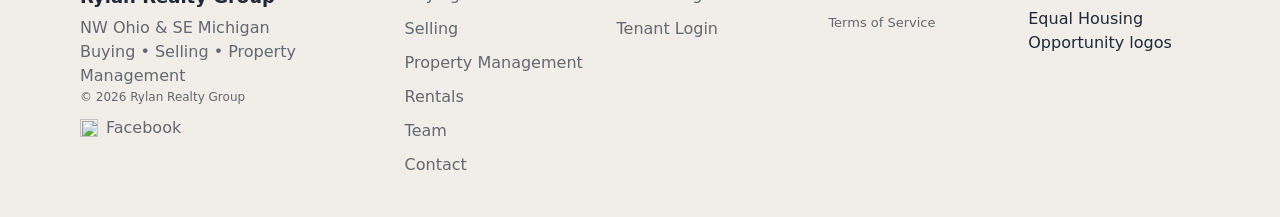
==== commit e28faced: "Update index.html" ====
--- a/index.html
+++ b/index.html
@@ -5,14 +5,14 @@
   <meta name="viewport" content="width=device-width, initial-scale=1" />
   <title>Rylan Realty Group</title>
   <meta
-  name="description"
-  content="Rylan Realty Group helps buyers and sellers across Northwest Ohio and Southeast Michigan with trusted local real estate service."
-/>
+    name="description"
+    content="Rylan Realty Group helps buyers and sellers across Northwest Ohio and Southeast Michigan with trusted local real estate service."
+  />
   <link rel="stylesheet" href="css/styles.css" />
 </head>
 <body>
   <header class="site-header">
-		<div class="container header-inner">
+    <div class="container header-inner">
       <a class="brand" href="index.html">
         <img class="brand-logo" src="images/logos/RRG_Logo.png" alt="Rylan Realty Group Logo">
         <div class="header-phone">
@@ -29,12 +29,35 @@
       <nav class="site-nav" aria-label="Primary navigation">
         <a href="buy.html" class="nav-link">Buying</a>
         <a href="sell.html" class="nav-link">Selling</a>
-		<a href="property-management.html" class="nav-link">Property Management</a>
+        <a href="property-management.html" class="nav-link">Property Management</a>
         <a href="https://rylan.managebuilding.com/Resident/public/rentals" class="nav-link" target="_blank" rel="noopener">Rentals</a>
         <a href="team.html" class="nav-link">Team</a>
         <a href="contact.html" class="nav-link">Contact</a>
-        <a href="https://rylan.managebuilding.com/manager/public/authentication/login?ReturnUrl=%2Fmanager" class="nav-link nav-pill" target="_blank" rel="noopener">Owner Login</a>
-        <a href="https://rylan.managebuilding.com/Resident/portal/login" class="nav-link nav-pill" target="_blank" rel="noopener">Tenant Login</a>
+
+        <details class="nav-dropdown">
+          <summary class="nav-link nav-pill nav-dropdown-toggle">
+            <span>Portals</span>
+            <span class="nav-caret">▼</span>
+          </summary>
+          <div class="nav-dropdown-menu">
+            <a
+              href="https://rylan.managebuilding.com/manager/public/authentication/login?ReturnUrl=%2Fmanager"
+              class="nav-dropdown-item"
+              target="_blank"
+              rel="noopener"
+            >
+              Owner Login
+            </a>
+            <a
+              href="https://rylan.managebuilding.com/Resident/portal/login"
+              class="nav-dropdown-item"
+              target="_blank"
+              rel="noopener"
+            >
+              Tenant Login
+            </a>
+          </div>
+        </details>
       </nav>
     </div>
   </header>
@@ -45,8 +68,14 @@
 
       <div class="container hero-content">
         <p class="hero-location">NW Ohio &amp; SE Michigan</p>
-		<p class="hero-services">Buying • Selling • Property Management</p>
+
+        <div class="hero-services">
+          <span>Buying • Selling</span>
+          <span>Property Management</span>
+        </div>
+
         <h1 class="hero-title">Local guidance. Personal service. Real results.</h1>
+
         <p class="hero-subtitle">
           Rylan Realty Group helps buyers and sellers move forward with confidence.
           Whether you are searching for your next home or preparing to sell, our team
@@ -113,33 +142,33 @@
       </div>
     </section>
 
-     <section class="our-listings section" id="listings">
-    <div class="container">
-      <div class="section-heading listings-heading">
-        <p class="eyebrow">Featured Properties</p>
-        <h2>Our Listings</h2>
-        <p class="section-intro">
-          Browse homes currently listed by Rylan Realty Group.
-        </p>
-      </div>
-
-      <div class="idx-listings-shell">
-        <script charset="UTF-8"
-          type="text/javascript"
-          id="idxwidgetsrc-145863"
-          src="//rylanrealtygroup.idxbroker.com/idx/widgets/145863">
-        </script>
-      </div>
-
-      <div class="center">
-        <a class="btn btn-primary"
-          href="https://rylanrealtygroup.idxbroker.com/i/our-listings"
-          target="_blank" rel="noopener">
-          See all listings
-        </a>
-      </div>
-    </div>
-  </section>
+    <section class="our-listings section" id="listings">
+      <div class="container">
+        <div class="section-heading listings-heading">
+          <p class="eyebrow">Featured Properties</p>
+          <h2>Our Listings</h2>
+          <p class="section-intro">
+            Browse homes currently listed by Rylan Realty Group.
+          </p>
+        </div>
+
+        <div class="idx-listings-shell">
+          <script charset="UTF-8"
+            type="text/javascript"
+            id="idxwidgetsrc-145863"
+            src="//rylanrealtygroup.idxbroker.com/idx/widgets/145863">
+          </script>
+        </div>
+
+        <div class="center">
+          <a class="btn btn-primary"
+            href="https://rylanrealtygroup.idxbroker.com/i/our-listings"
+            target="_blank" rel="noopener">
+            See all listings
+          </a>
+        </div>
+      </div>
+    </section>
 
     <section class="section">
       <div class="container">
@@ -171,67 +200,67 @@
         </div>
       </div>
     </section>
-	  
-  <section class="section section-alt">
-    <div class="container">
-      <div class="section-head">
-        <h2>What clients are saying</h2>
-        <p>A few words from people we’ve helped buy, sell, and manage property.</p>
-      </div>
-
-      <div class="testimonial-grid mobile-scroll-row">
-        <article class="testimonial">
-          <div class="testimonial-stars" aria-label="5 out of 5 stars">★★★★★</div>
-          <p class="testimonial-quote">
-            I have absolutely nothing negative to say! Ryan was very patient with me, I had a lot of questions about the whole process. Every time I messaged him he responded quickly!
-          </p>
-          <div class="testimonial-meta">
-            <div class="testimonial-name">— gabbyfaithashley</div>
-            <div class="testimonial-muted">Home Buyer • Zillow Review</div>
-          </div>
-        </article>
-
-        <article class="testimonial">
-          <div class="testimonial-stars" aria-label="5 out of 5 stars">★★★★★</div>
-          <p class="testimonial-quote">
-            (Alan) helped us through the process of selling our home and made it easy because of his knowledge of the process, direction on negotiation and experience in the business. We would recommend working with Alan if you are buying or selling a home.
-          </p>
-          <div class="testimonial-meta">
-            <div class="testimonial-name">— dutchoh15</div>
-            <div class="testimonial-muted">Home Buyer • Zillow Review</div>
-          </div>
-        </article>
-
-        <article class="testimonial">
-          <div class="testimonial-stars" aria-label="5 out of 5 stars">★★★★★</div>
-          <p class="testimonial-quote">
-            Ryan was wonderful!! Every home I wished to see, he promptly made arrangements. Once a home was found to purchase, Ryan walked me through the entire process every step of the way!
-          </p>
-          <div class="testimonial-meta">
-            <div class="testimonial-name">— Julie Miller</div>
-            <div class="testimonial-muted">Home Buyer • Zillow Review</div>
-          </div>
-        </article>
-      </div>
-
-      <p class="muted center">See verified client reviews on Zillow</p>
-
-      <div class="center">
-        <div class="zillow-links">
-          <a class="btn btn-small" href="https://www.zillow.com/profile/RyanJPhillips" target="_blank" rel="noopener">
-            Ryan’s Reviews →
-          </a>
-          <a class="btn btn-small" href="https://www.zillow.com/profile/Alan-S-Longenecker" target="_blank" rel="noopener">
-            Alan’s Reviews →
-          </a>
-        </div>
-      </div>
-
-      <div class="center">
-        <a class="btn btn-primary" href="contact.html">Request a consultation</a>
-      </div>
-    </div>
-  </section>
+
+    <section class="section section-alt">
+      <div class="container">
+        <div class="section-head">
+          <h2>What clients are saying</h2>
+          <p>A few words from people we’ve helped buy, sell, and manage property.</p>
+        </div>
+
+        <div class="testimonial-grid mobile-scroll-row">
+          <article class="testimonial">
+            <div class="testimonial-stars" aria-label="5 out of 5 stars">★★★★★</div>
+            <p class="testimonial-quote">
+              I have absolutely nothing negative to say! Ryan was very patient with me, I had a lot of questions about the whole process. Every time I messaged him he responded quickly!
+            </p>
+            <div class="testimonial-meta">
+              <div class="testimonial-name">— gabbyfaithashley</div>
+              <div class="testimonial-muted">Home Buyer • Zillow Review</div>
+            </div>
+          </article>
+
+          <article class="testimonial">
+            <div class="testimonial-stars" aria-label="5 out of 5 stars">★★★★★</div>
+            <p class="testimonial-quote">
+              (Alan) helped us through the process of selling our home and made it easy because of his knowledge of the process, direction on negotiation and experience in the business. We would recommend working with Alan if you are buying or selling a home.
+            </p>
+            <div class="testimonial-meta">
+              <div class="testimonial-name">— dutchoh15</div>
+              <div class="testimonial-muted">Home Buyer • Zillow Review</div>
+            </div>
+          </article>
+
+          <article class="testimonial">
+            <div class="testimonial-stars" aria-label="5 out of 5 stars">★★★★★</div>
+            <p class="testimonial-quote">
+              Ryan was wonderful!! Every home I wished to see, he promptly made arrangements. Once a home was found to purchase, Ryan walked me through the entire process every step of the way!
+            </p>
+            <div class="testimonial-meta">
+              <div class="testimonial-name">— Julie Miller</div>
+              <div class="testimonial-muted">Home Buyer • Zillow Review</div>
+            </div>
+          </article>
+        </div>
+
+        <p class="muted center">See verified client reviews on Zillow</p>
+
+        <div class="center">
+          <div class="zillow-links">
+            <a class="btn btn-small" href="https://www.zillow.com/profile/RyanJPhillips" target="_blank" rel="noopener">
+              Ryan’s Reviews →
+            </a>
+            <a class="btn btn-small" href="https://www.zillow.com/profile/Alan-S-Longenecker" target="_blank" rel="noopener">
+              Alan’s Reviews →
+            </a>
+          </div>
+        </div>
+
+        <div class="center">
+          <a class="btn btn-primary" href="contact.html">Request a consultation</a>
+        </div>
+      </div>
+    </section>
 
     <section class="section section-alt">
       <div class="container">
@@ -244,12 +273,10 @@
           </p>
         </div>
 
-        <!--<div class="contact-card"> -->
-          <div class="contact-actions">
-            <a href="contact.html" class="btn btn-primary">Contact Us</a>
-            <a href="team.html" class="btn btn-small">Meet the Team</a>
-          </div>
-        <!-- </div> -->
+        <div class="contact-actions">
+          <a href="contact.html" class="btn btn-primary">Contact Us</a>
+          <a href="team.html" class="btn btn-small">Meet the Team</a>
+        </div>
       </div>
     </section>
   </main>
@@ -257,19 +284,20 @@
   <footer class="site-footer">
     <div class="container footer-grid">
       <div>
-        <div class="footer-brand">Rylan Realty Group</div>        
-        <div class="muted">NW Ohio & SE Michigan</div>
+        <div class="footer-brand">Rylan Realty Group</div>
+        <div class="muted">NW Ohio &amp; SE Michigan</div>
         <div class="muted">Buying • Selling • Property Management</div>
         <div class="muted tiny">© <span id="year"></span> Rylan Realty Group</div>
 
         <a class="footer-social" href="https://www.facebook.com/rylanrealty" target="_blank" rel="noopener" aria-label="Visit us on Facebook">
-          <img class="fb-icon" src="images/logos/fbook.png" alt="" aria-hidden="true">Facebook</a>
+          <img class="fb-icon" src="images/logos/fbook.png" alt="" aria-hidden="true">Facebook
+        </a>
       </div>
 
       <div class="footer-links">
         <a href="buy.html">Buying</a>
         <a href="sell.html">Selling</a>
-		<a href="property-management.html">Property Management</a>
+        <a href="property-management.html">Property Management</a>
         <a href="https://rylan.managebuilding.com/Resident/public/rentals" target="_blank" rel="noopener">Rentals</a>
         <a href="team.html">Team</a>
         <a href="contact.html">Contact</a>
@@ -277,7 +305,7 @@
 
       <div class="footer-links">
         <a href="https://rylan.managebuilding.com/manager/public/authentication/login?ReturnUrl=%2Fmanager" target="_blank" rel="noopener">Owner Login</a>
-        <a href="https://rylan.managebuilding.com/Resident/portal/login" target="_blank" rel="noopener">Renter Login</a>
+        <a href="https://rylan.managebuilding.com/Resident/portal/login" target="_blank" rel="noopener">Tenant Login</a>
       </div>
 
       <div class="footer-links footer-legal">
--- a/css/styles.css
+++ b/css/styles.css
@@ -8,6 +8,11 @@
 
   --accent: #2F6EA6;
   --accent-2: #245A86;
+
+  --hero-blue: #204F80;
+  --hero-blue-dark: #183B61;
+  --hero-gold: #C5AE67;
+  --hero-gold-deep: #A8924F;
 
   --shadow: 0 14px 40px rgba(31, 41, 55, 0.10);
   --radius: 16px;
@@ -120,8 +125,9 @@
   display: flex;
   align-items: center;
   justify-content: flex-end;
-  gap: 14px;
+  gap: 12px;
   flex: 1 1 auto;
+  min-width: 0;
 }
 
 .nav-link {
@@ -151,6 +157,69 @@
 
 .nav-pill:hover {
   border-color: rgba(31, 41, 55, 0.18);
+}
+
+/* Portals dropdown */
+.nav-dropdown {
+  position: relative;
+  display: block;
+}
+
+.nav-dropdown summary {
+  list-style: none;
+  cursor: pointer;
+  user-select: none;
+}
+
+.nav-dropdown summary::-webkit-details-marker {
+  display: none;
+}
+
+.nav-dropdown-toggle {
+  display: inline-flex;
+  align-items: center;
+  gap: 8px;
+}
+
+.nav-caret {
+  font-size: 11px;
+  line-height: 1;
+  transform: translateY(1px);
+  transition: transform 0.18s ease;
+}
+
+.nav-dropdown[open] .nav-caret {
+  transform: translateY(1px) rotate(180deg);
+}
+
+.nav-dropdown-menu {
+  position: absolute;
+  top: calc(100% + 10px);
+  right: 0;
+  min-width: 210px;
+  padding: 10px;
+  border-radius: 16px;
+  border: 1px solid var(--line);
+  background: rgba(255, 255, 255, 0.98);
+  box-shadow: 0 18px 40px rgba(31, 41, 55, 0.14);
+  display: grid;
+  gap: 6px;
+  z-index: 2500;
+}
+
+.nav-dropdown-item {
+  display: block;
+  padding: 11px 12px;
+  border-radius: 12px;
+  color: var(--text);
+  background: rgba(31, 41, 55, 0.02);
+  border: 1px solid transparent;
+  transition: background 140ms ease, border-color 140ms ease;
+}
+
+.nav-dropdown-item:hover {
+  background: rgba(31, 41, 55, 0.05);
+  border-color: rgba(31, 41, 55, 0.10);
 }
 
 .nav-toggle {
@@ -212,10 +281,10 @@
   background:
     linear-gradient(
       90deg,
-      rgba(247, 245, 242, 0.65) 0%,
-      rgba(247, 245, 242, 0.35) 40%,
-      rgba(247, 245, 242, 0.12) 75%,
-      rgba(247, 245, 242, 0.06) 100%
+      rgba(247, 245, 242, 0.72) 0%,
+      rgba(247, 245, 242, 0.42) 40%,
+      rgba(247, 245, 242, 0.18) 75%,
+      rgba(247, 245, 242, 0.08) 100%
     ),
     url("../images/misc/hero-home.jpg");
   background-size: cover;
@@ -226,48 +295,97 @@
 
 .hero-content {
   position: relative;
-  width: min(980px, 100%);
+  width: min(1100px, 100%);
   padding: 72px 0;
+  overflow: hidden;
 }
 
 .hero-content::before {
   content: "";
   position: absolute;
-  left: -10px;
-  top: 44px;
-  bottom: 44px;
-  width: min(980px, 92vw);
-  border-radius: 22px;
+  left: -14px;
+  top: 36px;
+  bottom: 36px;
+  width: min(1085px, 95vw);
+  border-radius: 28px;
   background: linear-gradient(
     90deg,
-    rgba(255, 255, 255, 0.32) 0%,
-    rgba(255, 255, 255, 0.25) 55%,
-    rgba(255, 255, 255, 0.18) 100%
+    rgba(255, 255, 255, 0.58) 0%,
+    rgba(255, 255, 255, 0.46) 48%,
+    rgba(255, 255, 255, 0.28) 100%
   );
-  box-shadow: 0 18px 44px rgba(31, 41, 55, 0.14);
-  backdrop-filter: blur(10px);
+  box-shadow: 0 22px 54px rgba(31, 41, 55, 0.16);
+  backdrop-filter: blur(14px);
   z-index: 0;
 }
 
 .hero-content > * {
   position: relative;
   z-index: 1;
-  padding-left: 28px;
-  padding-right: 18px;
+  padding-left: 42px;
+  padding-right: 26px;
+}
+
+.hero-location {
+  margin: 0 0 10px;
+  max-width: 900px;
+  font-size: clamp(18px, 1.9vw, 28px);
+  line-height: 1.1;
+  font-weight: 800;
+  letter-spacing: 0.22em;
+  text-transform: uppercase;
+  color: var(--hero-blue);
+  -webkit-text-stroke: 0.45px rgba(197, 174, 103, 0.82);
+  text-shadow:
+    0 0 0 var(--hero-gold),
+    0.7px 0 var(--hero-gold),
+    -0.7px 0 var(--hero-gold),
+    0 0.7px var(--hero-gold),
+    0 -0.7px var(--hero-gold),
+    0 1px 0 rgba(255, 255, 255, 0.30);
+}
+
+.hero-services {
+  display: flex;
+  flex-direction: column;
+  gap: 4px;
+  margin: 0 0 22px;
+  max-width: 920px;
+  font-size: clamp(34px, 4.6vw, 64px);
+  line-height: 0.98;
+  font-weight: 900;
+  letter-spacing: 0.055em;
+  text-transform: uppercase;
+  color: var(--hero-blue-dark);
+  -webkit-text-stroke: 0.55px rgba(197, 174, 103, 0.88);
+  text-shadow:
+    0 0 0 var(--hero-gold-deep),
+    1px 0 var(--hero-gold-deep),
+    -1px 0 var(--hero-gold-deep),
+    0 1px var(--hero-gold-deep),
+    0 -1px var(--hero-gold-deep),
+    0 2px 0 rgba(255, 255, 255, 0.22);
+}
+
+.hero-services span {
+  display: block;
+  white-space: nowrap;
 }
 
 .hero-title {
-  margin: 0 0 12px;
-  letter-spacing: -0.6px;
-  font-size: clamp(34px, 4.4vw, 56px);
-  color: rgba(31, 41, 55, 0.95);
+  margin: 0 0 14px;
+  max-width: 900px;
+  letter-spacing: -0.8px;
+  font-size: clamp(34px, 4.4vw, 58px);
+  line-height: 1.08;
+  color: rgba(31, 41, 55, 0.96);
 }
 
 .hero-subtitle {
-  margin: 0 0 22px;
-  color: rgba(31, 41, 55, 0.78);
+  margin: 0 0 24px;
+  color: rgba(31, 41, 55, 0.82);
   font-size: 18px;
-  max-width: 60ch;
+  max-width: 62ch;
 }
 
 .hero-actions {
@@ -349,15 +467,6 @@
 .eyebrow {
   margin: 0 0 4px;
   font-size: 12px;
-  font-weight: 800;
-  letter-spacing: 0.14em;
-  text-transform: uppercase;
-  color: var(--accent);
-}
-
-.eyebrow_header {
-  margin: 0 0 4px;
-  font-size: 36px;
   font-weight: 800;
   letter-spacing: 0.14em;
   text-transform: uppercase;
@@ -1108,34 +1217,7 @@
 /* =========================
    Responsive
 ========================= */
-@media (max-width: 1000px) {
-  .page-hero-grid,
-  .split-section,
-  .info-grid.four-up,
-  .faq-grid {
-    grid-template-columns: 1fr 1fr;
-  }
-
-  .cta-card {
-    flex-direction: column;
-    align-items: flex-start;
-  }
-}
-
-@media (max-width: 980px) {
-  .card-grid,
-  .card-grid-3,
-  .testimonial-grid,
-  .office-grid,
-  .team-extra-grid,
-  .team-card-large,
-  .contact-page-grid,
-  .contact-grid {
-    grid-template-columns: 1fr;
-  }
-}
-
-@media (max-width: 860px) {
+@media (max-width: 1160px) {
   body {
     padding-top: 96px;
   }
@@ -1196,13 +1278,60 @@
   }
 
   .nav-link,
-  .nav-pill {
+  .nav-pill,
+  .nav-dropdown summary {
     width: 100%;
     white-space: normal;
   }
 
-  .nav-link {
+  .nav-link,
+  .nav-dropdown summary {
     padding: 12px;
+  }
+
+  .nav-dropdown {
+    width: 100%;
+  }
+
+  .nav-dropdown-toggle {
+    width: 100%;
+    justify-content: space-between;
+  }
+
+  .nav-dropdown-menu {
+    position: static;
+    min-width: 0;
+    margin-top: 6px;
+    box-shadow: none;
+    border-radius: 14px;
+    background: rgba(31, 41, 55, 0.03);
+  }
+}
+
+@media (max-width: 1000px) {
+  .page-hero-grid,
+  .split-section,
+  .info-grid.four-up,
+  .faq-grid {
+    grid-template-columns: 1fr 1fr;
+  }
+
+  .cta-card {
+    flex-direction: column;
+    align-items: flex-start;
+  }
+}
+
+@media (max-width: 980px) {
+  .card-grid,
+  .card-grid-3,
+  .testimonial-grid,
+  .office-grid,
+  .team-extra-grid,
+  .team-card-large,
+  .contact-page-grid,
+  .contact-grid {
+    grid-template-columns: 1fr;
   }
 }
 
@@ -1215,9 +1344,39 @@
     left: -6px;
     right: -6px;
     width: auto;
-    top: 20px;
-    bottom: 20px;
+    top: 18px;
+    bottom: 18px;
     border-radius: 20px;
+  }
+
+  .hero-content > * {
+    padding-left: 24px;
+    padding-right: 24px;
+  }
+
+  .hero-location {
+    margin-bottom: 10px;
+    font-size: clamp(15px, 3.6vw, 20px);
+    letter-spacing: 0.14em;
+    line-height: 1.15;
+  }
+
+  .hero-services {
+    gap: 3px;
+    margin-bottom: 16px;
+    max-width: 100%;
+    font-size: clamp(24px, 6.8vw, 34px);
+    line-height: 1.04;
+    letter-spacing: 0.03em;
+  }
+
+  .hero-services span {
+    white-space: nowrap;
+  }
+
+  .hero-title {
+    font-size: clamp(28px, 8.6vw, 42px);
+    line-height: 1.08;
   }
 
   .hero-highlights {
@@ -1311,9 +1470,18 @@
   }
 }
 
-@media (max-width: 420px) {
+@media (max-width: 480px) {
   .brand-logo {
-    max-width: 210px;
+    max-width: 205px;
+  }
+
+  .hero-services {
+    font-size: clamp(21px, 6.9vw, 30px);
+    letter-spacing: 0.02em;
+  }
+
+  .hero-location {
+    letter-spacing: 0.11em;
   }
 }
 
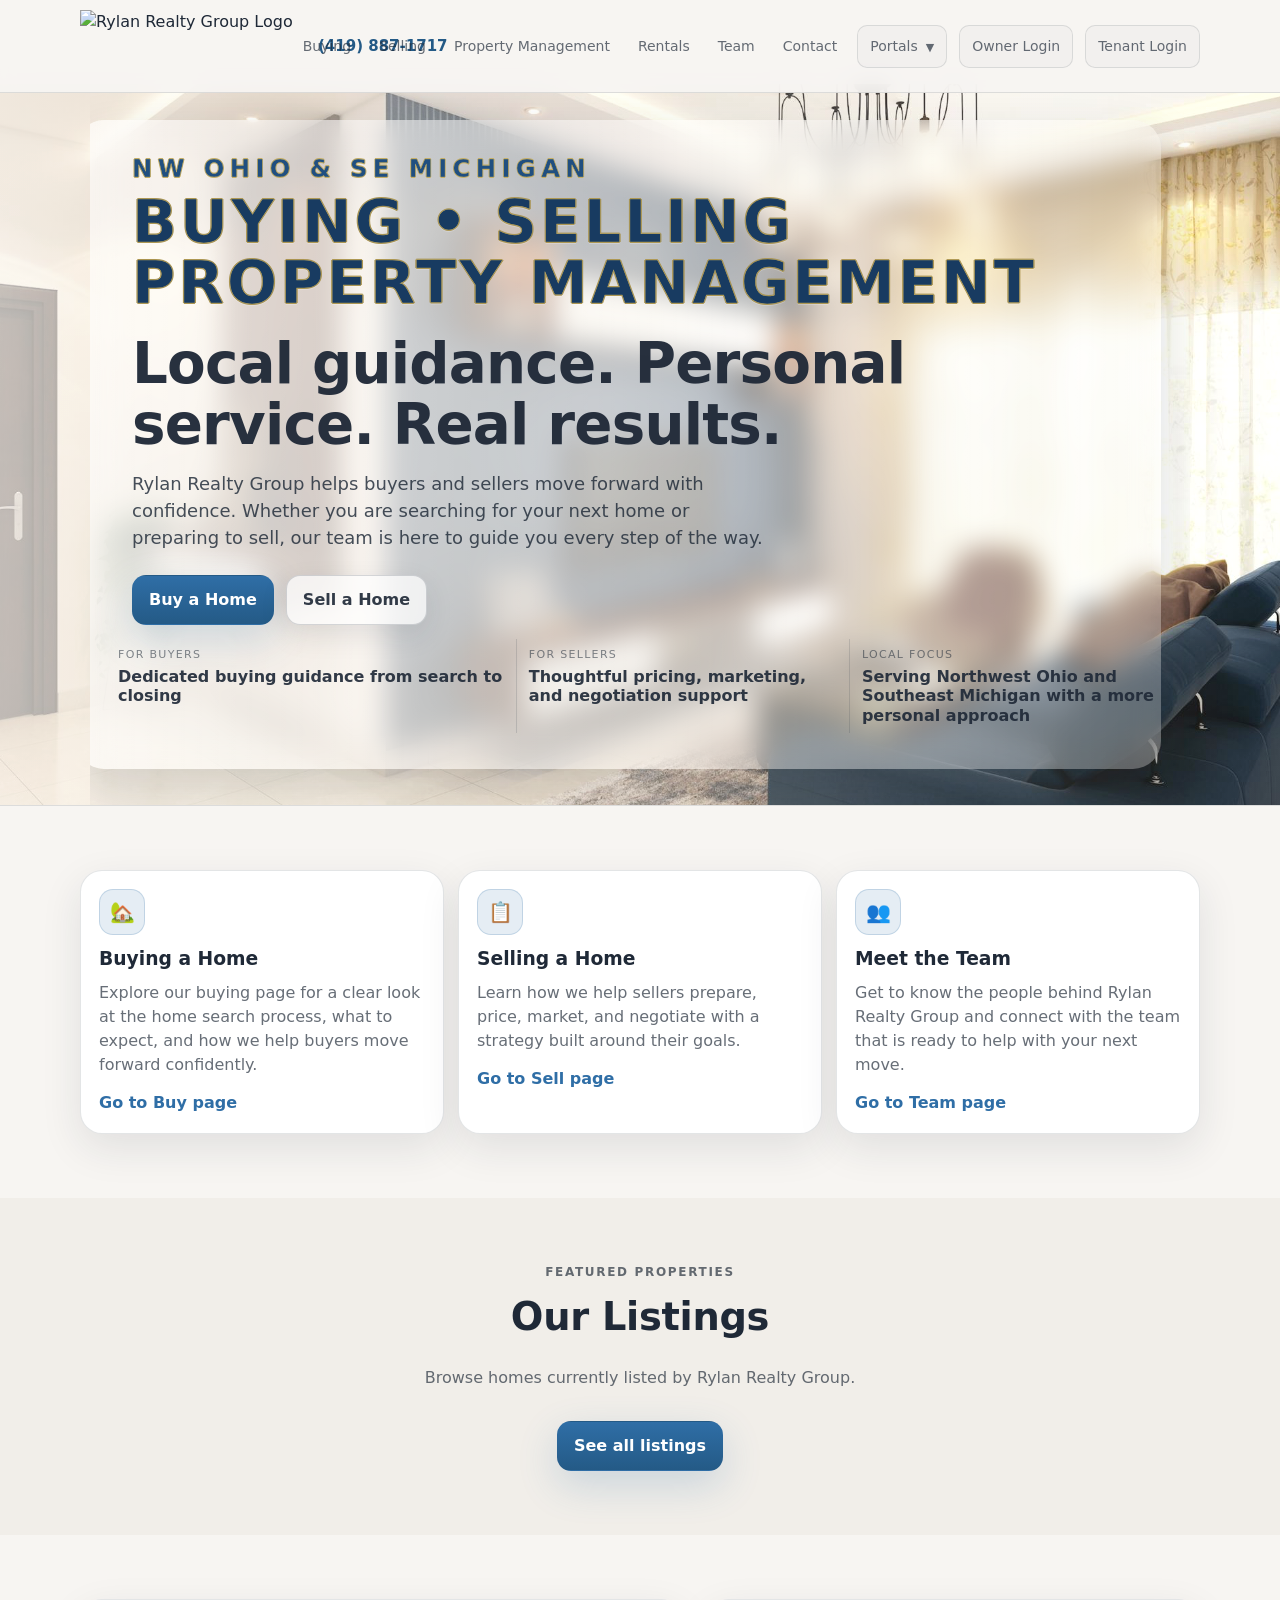
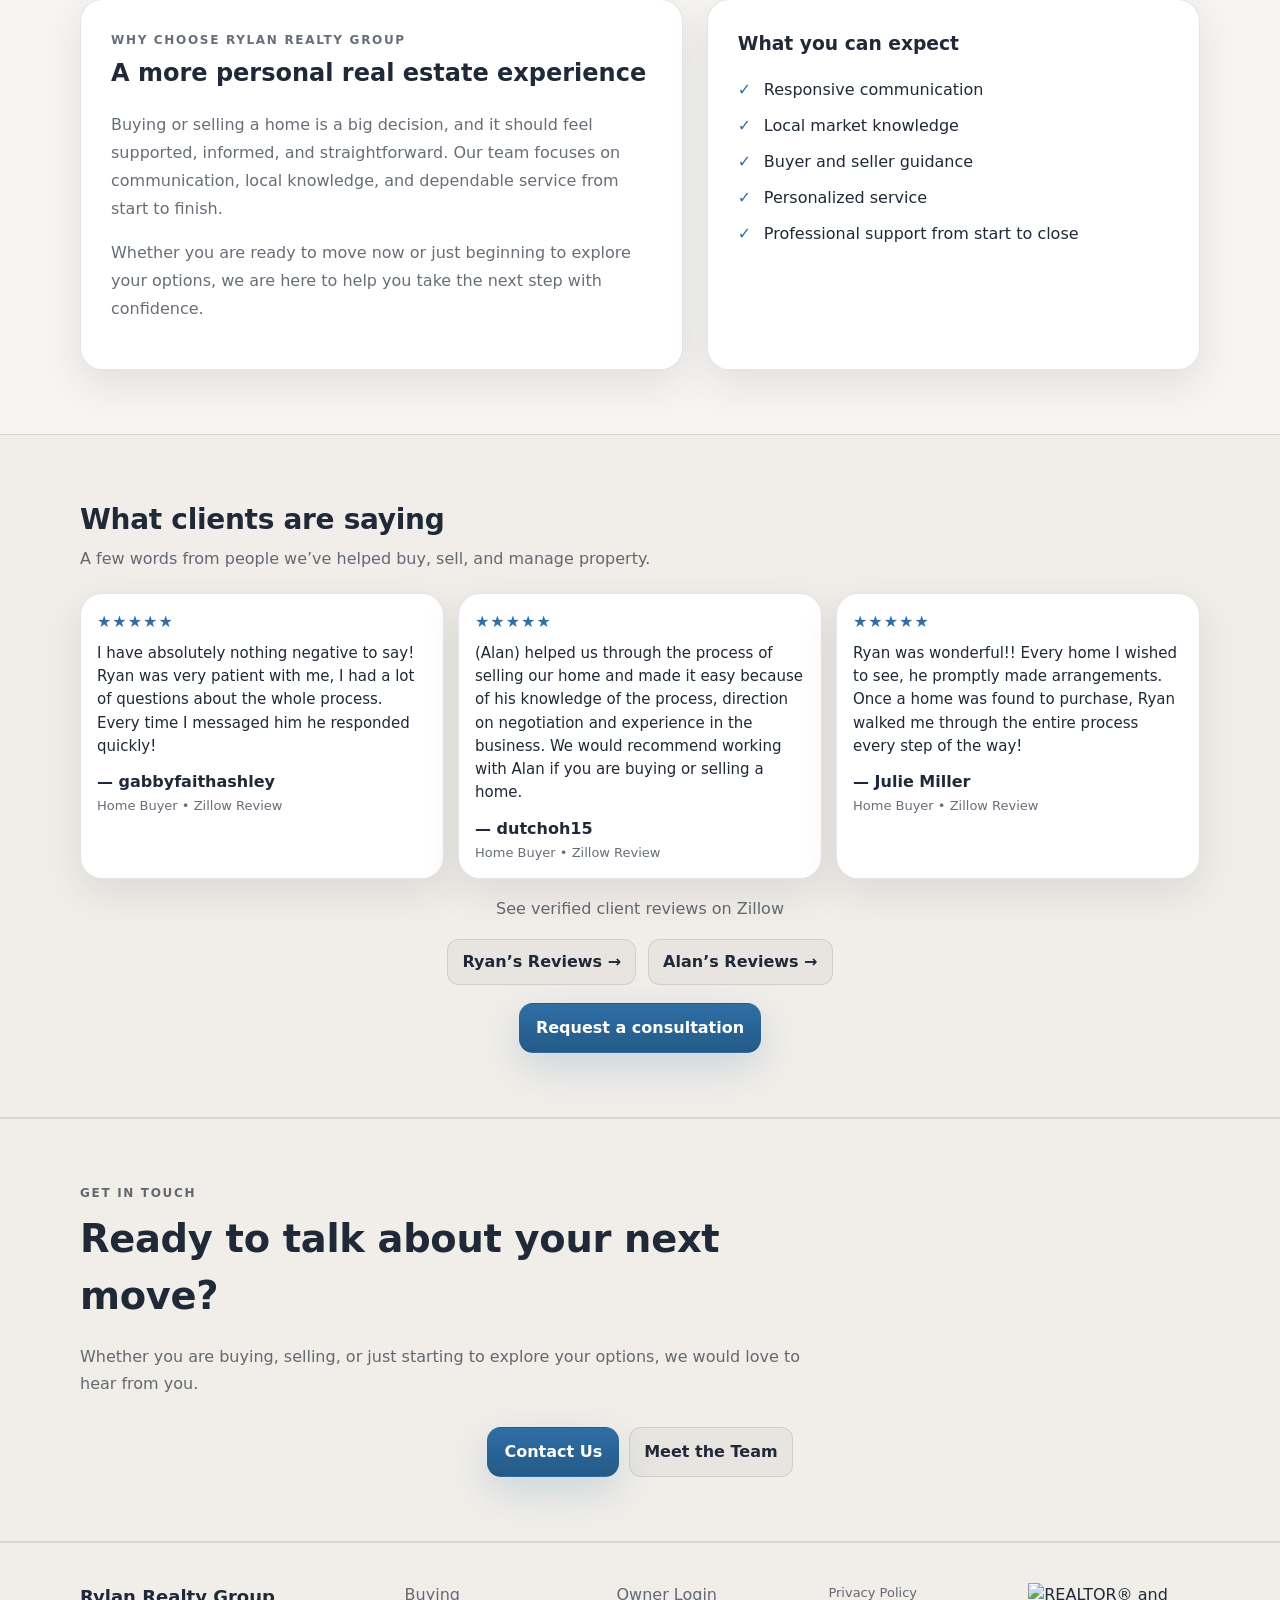
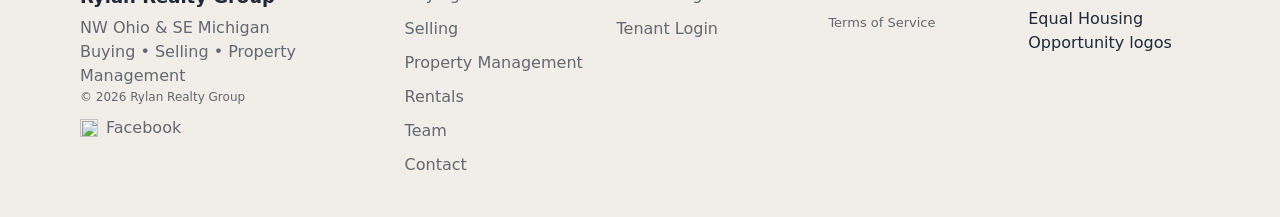
==== commit 4b9f912d: "Update index.html" ====
--- a/index.html
+++ b/index.html
@@ -26,39 +26,64 @@
         <span></span>
       </button>
 
-      <nav class="site-nav" aria-label="Primary navigation">
-        <a href="buy.html" class="nav-link">Buying</a>
-        <a href="sell.html" class="nav-link">Selling</a>
-        <a href="property-management.html" class="nav-link">Property Management</a>
-        <a href="https://rylan.managebuilding.com/Resident/public/rentals" class="nav-link" target="_blank" rel="noopener">Rentals</a>
-        <a href="team.html" class="nav-link">Team</a>
-        <a href="contact.html" class="nav-link">Contact</a>
-
-        <details class="nav-dropdown">
-          <summary class="nav-link nav-pill nav-dropdown-toggle">
-            <span>Portals</span>
-            <span class="nav-caret">▼</span>
-          </summary>
-          <div class="nav-dropdown-menu">
-            <a
-              href="https://rylan.managebuilding.com/manager/public/authentication/login?ReturnUrl=%2Fmanager"
-              class="nav-dropdown-item"
-              target="_blank"
-              rel="noopener"
-            >
-              Owner Login
-            </a>
-            <a
-              href="https://rylan.managebuilding.com/Resident/portal/login"
-              class="nav-dropdown-item"
-              target="_blank"
-              rel="noopener"
-            >
-              Tenant Login
-            </a>
-          </div>
-        </details>
-      </nav>
+     <nav class="site-nav" aria-label="Primary navigation">
+  <a href="buy.html" class="nav-link">Buying</a>
+  <a href="sell.html" class="nav-link">Selling</a>
+  <a href="property-management.html" class="nav-link">Property Management</a>
+  <a
+    href="https://rylan.managebuilding.com/Resident/public/rentals"
+    class="nav-link"
+    target="_blank"
+    rel="noopener"
+  >
+    Rentals
+  </a>
+  <a href="team.html" class="nav-link">Team</a>
+  <a href="contact.html" class="nav-link">Contact</a>
+
+  <details class="nav-dropdown">
+    <summary class="nav-link nav-pill nav-dropdown-toggle">
+      <span>Portals</span>
+      <span class="nav-caret">▼</span>
+    </summary>
+    <div class="nav-dropdown-menu">
+      <a
+        href="https://rylan.managebuilding.com/manager/public/authentication/login?ReturnUrl=%2Fmanager"
+        class="nav-dropdown-item"
+        target="_blank"
+        rel="noopener"
+      >
+        Owner Login
+      </a>
+      <a
+        href="https://rylan.managebuilding.com/Resident/portal/login"
+        class="nav-dropdown-item"
+        target="_blank"
+        rel="noopener"
+      >
+        Tenant Login
+      </a>
+    </div>
+  </details>
+
+  <a
+    href="https://rylan.managebuilding.com/manager/public/authentication/login?ReturnUrl=%2Fmanager"
+    class="nav-link nav-pill mobile-only-link"
+    target="_blank"
+    rel="noopener"
+  >
+    Owner Login
+  </a>
+
+  <a
+    href="https://rylan.managebuilding.com/Resident/portal/login"
+    class="nav-link nav-pill mobile-only-link"
+    target="_blank"
+    rel="noopener"
+  >
+    Tenant Login
+  </a>
+</nav>
     </div>
   </header>
 
